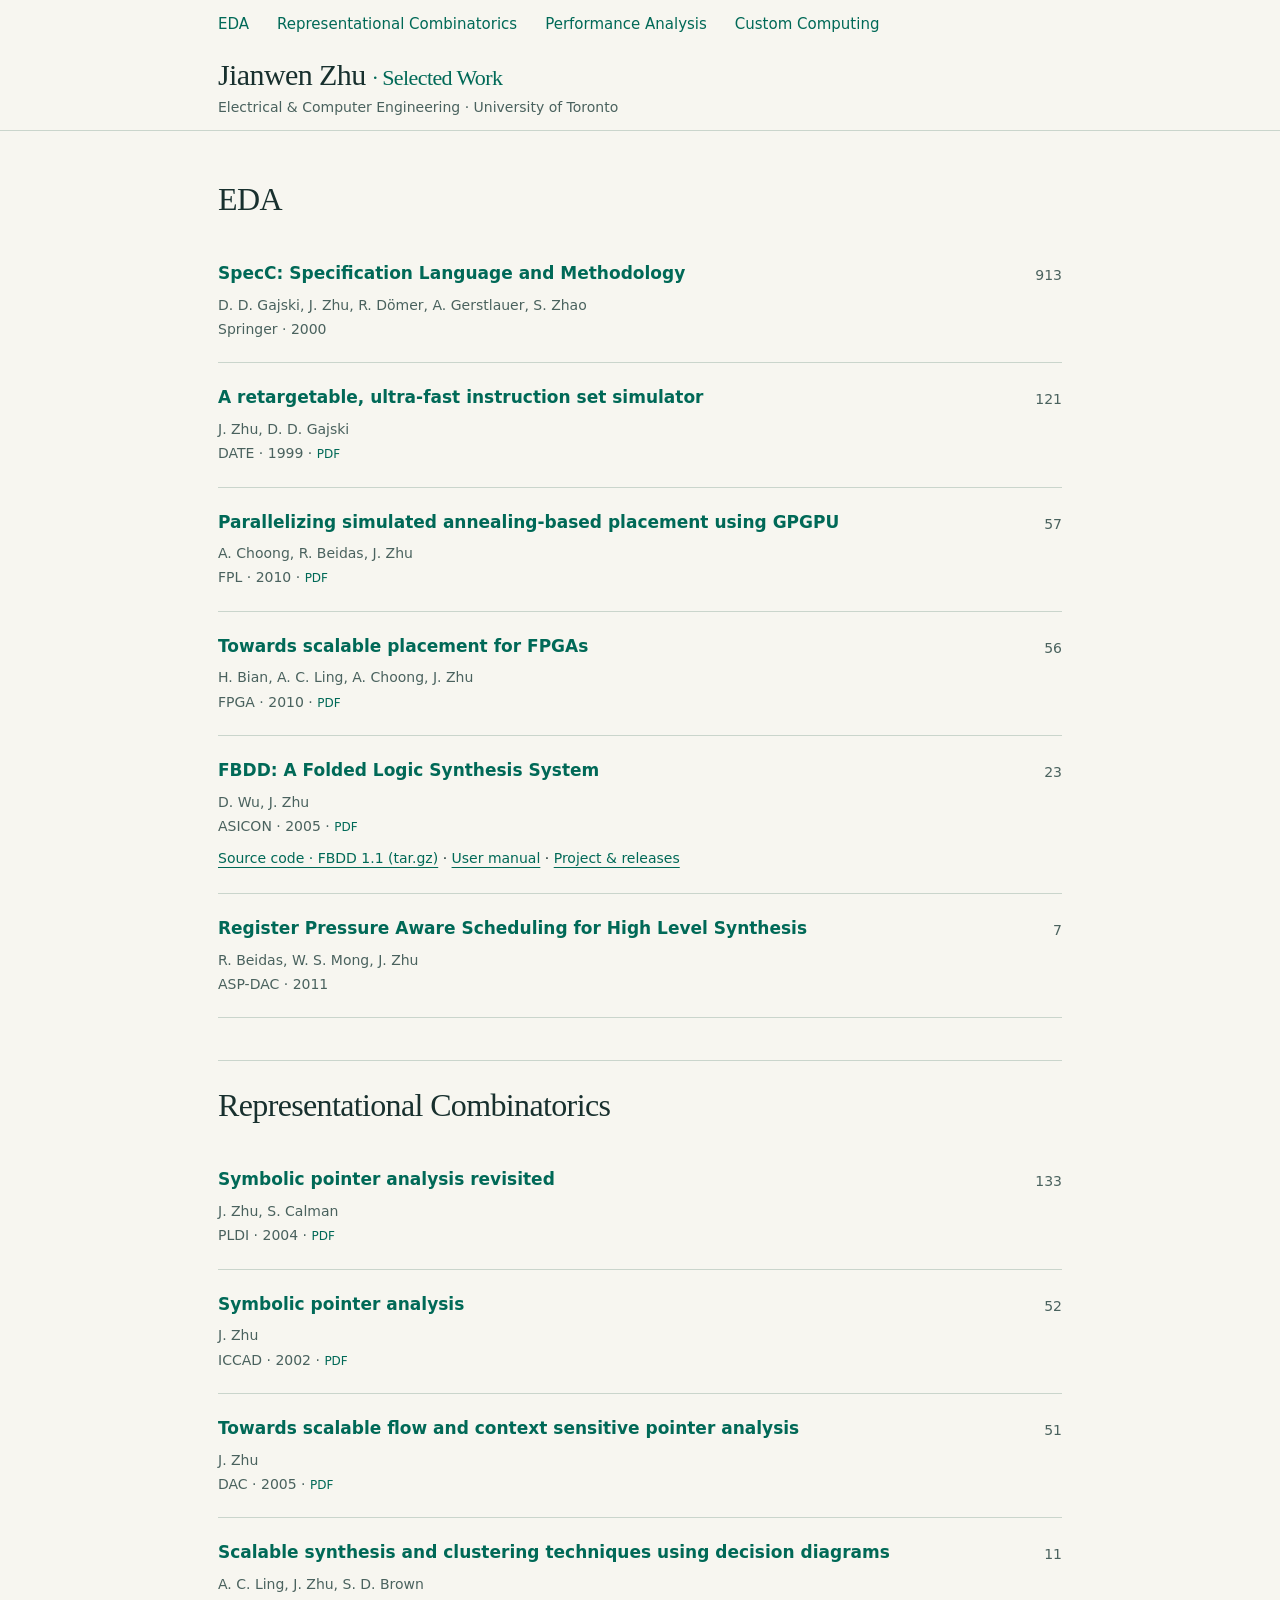
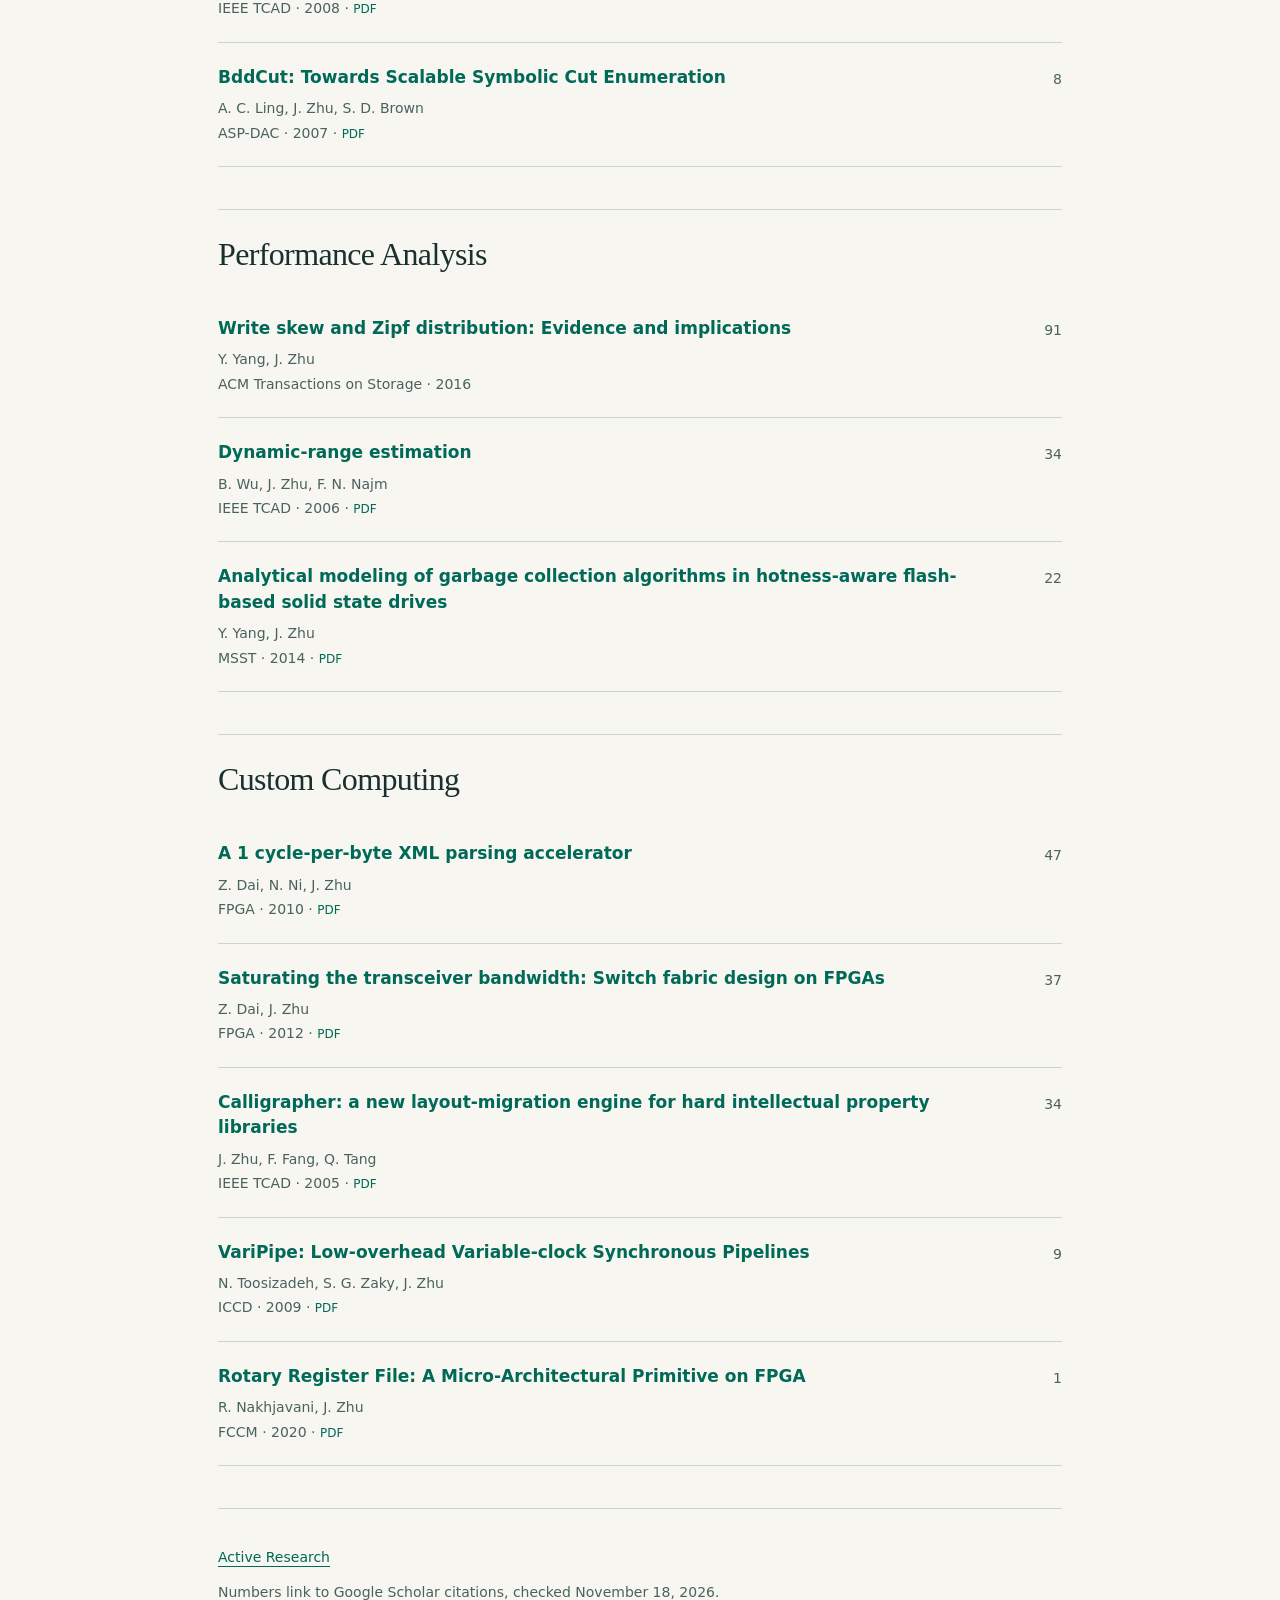
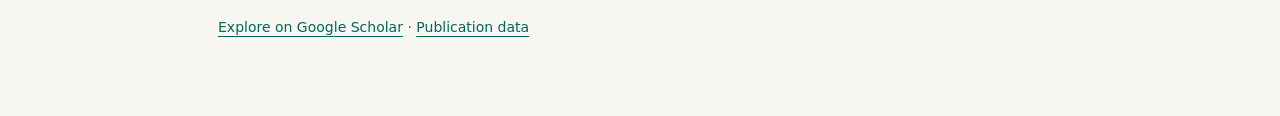
==== past-research/index.html @ cd81241b "Publish active research and selected work website" ====
<!doctype html>
<html lang="en"><head><meta charset="utf-8"><meta name="viewport" content="width=device-width, initial-scale=1"><title>Selected Work · Jianwen Zhu</title><meta name="description" content="Selected publications by Jianwen Zhu, organized by research theme."><link rel="stylesheet" href="style.css"></head>
<body id="top">
<a class="skip" href="#main">Skip to content</a>
<div class="stationary-header">
<nav aria-label="Research themes"><div><a href="#eda">EDA</a><a href="#analysis">Representational Combinatorics</a><a href="#performance">Performance Analysis</a><a href="#computing">Custom Computing</a></div></nav>
<header class="hero">
<h1>Jianwen Zhu <span>· Selected Work</span></h1>
<p class="affiliation">Electrical &amp; Computer Engineering · University of Toronto</p>
</header>
</div>
<main id="main"><section id="eda" aria-labelledby="eda-title"><h2 id="eda-title">EDA</h2><div class="papers"><article class="publication" data-citations="913" data-theme="eda"><div><h3><a href="https://link.springer.com/book/10.1007/978-1-4615-4515-6">SpecC: Specification Language and Methodology</a></h3><p class="authors">D. D. Gajski, J. Zhu, R. Dömer, A. Gerstlauer, S. Zhao</p><p class="venue">Springer · 2000</p></div><a class="citations" href="https://scholar.google.com/scholar?cites=7347113783153034184&amp;hl=en" aria-label="913 Google Scholar citations for SpecC: Specification Language and Methodology">913</a></article><article class="publication" data-citations="121" data-theme="eda"><div><h3><a href="https://www.eecg.toronto.edu/~jzhu/publications/sim.pdf">A retargetable, ultra-fast instruction set simulator</a></h3><p class="authors">J. Zhu, D. D. Gajski</p><p class="venue">DATE · 1999 · <a class="pdf-link" href="https://www.eecg.toronto.edu/~jzhu/publications/sim.pdf" aria-label="PDF of A retargetable, ultra-fast instruction set simulator">PDF</a></p></div><a class="citations" href="https://scholar.google.com/scholar?cites=11834267141924297164&amp;hl=en" aria-label="121 Google Scholar citations for A retargetable, ultra-fast instruction set simulator">121</a></article><article class="publication" data-citations="57" data-theme="eda"><div><h3><a href="https://twiki.di.uniroma1.it/pub/CI/WebHome/ParSA-GPGPU.pdf">Parallelizing simulated annealing-based placement using GPGPU</a></h3><p class="authors">A. Choong, R. Beidas, J. Zhu</p><p class="venue">FPL · 2010 · <a class="pdf-link" href="https://twiki.di.uniroma1.it/pub/CI/WebHome/ParSA-GPGPU.pdf" aria-label="PDF of Parallelizing simulated annealing-based placement using GPGPU">PDF</a></p></div><a class="citations" href="https://scholar.google.com/scholar?cites=9801731140054644252&amp;hl=en" aria-label="57 Google Scholar citations for Parallelizing simulated annealing-based placement using GPGPU">57</a></article><article class="publication" data-citations="56" data-theme="eda"><div><h3><a href="https://janders.eecg.utoronto.ca/1387/readings/hannah.pdf">Towards scalable placement for FPGAs</a></h3><p class="authors">H. Bian, A. C. Ling, A. Choong, J. Zhu</p><p class="venue">FPGA · 2010 · <a class="pdf-link" href="https://janders.eecg.utoronto.ca/1387/readings/hannah.pdf" aria-label="PDF of Towards scalable placement for FPGAs">PDF</a></p></div><a class="citations" href="https://scholar.google.com/scholar?cites=14116613955549681864&amp;hl=en" aria-label="56 Google Scholar citations for Towards scalable placement for FPGAs">56</a></article><article class="publication" data-citations="23" data-theme="eda"><div><h3><a href="https://www.eecg.toronto.edu/~jzhu/publications/fbdd_conf.pdf">FBDD: A Folded Logic Synthesis System</a></h3><p class="authors">D. Wu, J. Zhu</p><p class="venue">ASICON · 2005 · <a class="pdf-link" href="https://www.eecg.toronto.edu/~jzhu/publications/fbdd_conf.pdf" aria-label="PDF of FBDD: A Folded Logic Synthesis System">PDF</a></p><p class="artifacts"><a href="https://www.eecg.toronto.edu/~jzhu/releases/fbdd/fbdd-1.1.tar.gz">Source code · FBDD 1.1 (tar.gz)</a> · <a href="https://www.eecg.toronto.edu/~jzhu/fbdduser11_web/index.html">User manual</a> · <a href="https://www.eecg.toronto.edu/~jzhu/fbdd_web/index.html">Project &amp; releases</a></p></div><a class="citations" href="https://scholar.google.com/scholar?cites=4657747767116300426&amp;hl=en" aria-label="23 Google Scholar citations for FBDD: A Folded Logic Synthesis System">23</a></article><article class="publication" data-citations="7" data-theme="eda"><div><h3><a href="https://doi.org/10.1109/ASPDAC.2011.5722234">Register Pressure Aware Scheduling for High Level Synthesis</a></h3><p class="authors">R. Beidas, W. S. Mong, J. Zhu</p><p class="venue">ASP-DAC · 2011</p></div><a class="citations" href="https://scholar.google.com/scholar?cites=11014955788268353968&amp;hl=en" aria-label="7 Google Scholar citations for Register Pressure Aware Scheduling for High Level Synthesis">7</a></article></div></section><section id="analysis" aria-labelledby="analysis-title"><h2 id="analysis-title">Representational Combinatorics</h2><div class="papers"><article class="publication" data-citations="133" data-theme="analysis"><div><h3><a href="https://www.eecg.toronto.edu/~jzhu/publications/pldi04_conf.pdf">Symbolic pointer analysis revisited</a></h3><p class="authors">J. Zhu, S. Calman</p><p class="venue">PLDI · 2004 · <a class="pdf-link" href="https://www.eecg.toronto.edu/~jzhu/publications/pldi04_conf.pdf" aria-label="PDF of Symbolic pointer analysis revisited">PDF</a></p></div><a class="citations" href="https://scholar.google.com/scholar?cites=3038074044464982255&amp;hl=en" aria-label="133 Google Scholar citations for Symbolic pointer analysis revisited">133</a></article><article class="publication" data-citations="52" data-theme="analysis"><div><h3><a href="https://www.eecg.toronto.edu/~jzhu/publications/symbolic_conf.pdf">Symbolic pointer analysis</a></h3><p class="authors">J. Zhu</p><p class="venue">ICCAD · 2002 · <a class="pdf-link" href="https://www.eecg.toronto.edu/~jzhu/publications/symbolic_conf.pdf" aria-label="PDF of Symbolic pointer analysis">PDF</a></p></div><a class="citations" href="https://scholar.google.com/scholar?cites=11839314557138386412&amp;hl=en" aria-label="52 Google Scholar citations for Symbolic pointer analysis">52</a></article><article class="publication" data-citations="51" data-theme="analysis"><div><h3><a href="https://www.eecg.toronto.edu/~jzhu/publications/qpa_conf.pdf">Towards scalable flow and context sensitive pointer analysis</a></h3><p class="authors">J. Zhu</p><p class="venue">DAC · 2005 · <a class="pdf-link" href="https://www.eecg.toronto.edu/~jzhu/publications/qpa_conf.pdf" aria-label="PDF of Towards scalable flow and context sensitive pointer analysis">PDF</a></p></div><a class="citations" href="https://scholar.google.com/scholar?cites=16510936669755901279&amp;hl=en" aria-label="51 Google Scholar citations for Towards scalable flow and context sensitive pointer analysis">51</a></article><article class="publication" data-citations="11" data-theme="analysis"><div><h3><a href="https://www.eecg.toronto.edu/~jzhu/publications/TCADBddMap.pdf">Scalable synthesis and clustering techniques using decision diagrams</a></h3><p class="authors">A. C. Ling, J. Zhu, S. D. Brown</p><p class="venue">IEEE TCAD · 2008 · <a class="pdf-link" href="https://www.eecg.toronto.edu/~jzhu/publications/TCADBddMap.pdf" aria-label="PDF of Scalable synthesis and clustering techniques using decision diagrams">PDF</a></p></div><a class="citations" href="https://scholar.google.com/scholar?cites=15438957944472748250&amp;hl=en" aria-label="11 Google Scholar citations for Scalable synthesis and clustering techniques using decision diagrams">11</a></article><article class="publication" data-citations="8" data-theme="analysis"><div><h3><a href="https://www.eecg.toronto.edu/~brown/papers/aspdac07-ling.pdf">BddCut: Towards Scalable Symbolic Cut Enumeration</a></h3><p class="authors">A. C. Ling, J. Zhu, S. D. Brown</p><p class="venue">ASP-DAC · 2007 · <a class="pdf-link" href="https://www.eecg.toronto.edu/~brown/papers/aspdac07-ling.pdf" aria-label="PDF of BddCut: Towards Scalable Symbolic Cut Enumeration">PDF</a></p></div><a class="citations" href="https://scholar.google.com/scholar?cites=17809966162877568785&amp;hl=en" aria-label="8 Google Scholar citations for BddCut: Towards Scalable Symbolic Cut Enumeration">8</a></article></div></section><section id="performance" aria-labelledby="performance-title"><h2 id="performance-title">Performance Analysis</h2><div class="papers"><article class="publication" data-citations="91" data-theme="performance"><div><h3><a href="https://dl.acm.org/doi/10.1145/2908557">Write skew and Zipf distribution: Evidence and implications</a></h3><p class="authors">Y. Yang, J. Zhu</p><p class="venue">ACM Transactions on Storage · 2016</p></div><a class="citations" href="https://scholar.google.com/scholar?cites=8181398469109264230&amp;hl=en" aria-label="91 Google Scholar citations for Write skew and Zipf distribution: Evidence and implications">91</a></article><article class="publication" data-citations="34" data-theme="performance"><div><h3><a href="https://www.eecg.utoronto.ca/~najm/papers/tcad06-bin.pdf">Dynamic-range estimation</a></h3><p class="authors">B. Wu, J. Zhu, F. N. Najm</p><p class="venue">IEEE TCAD · 2006 · <a class="pdf-link" href="https://www.eecg.utoronto.ca/~najm/papers/tcad06-bin.pdf" aria-label="PDF of Dynamic-range estimation">PDF</a></p></div><a class="citations" href="https://scholar.google.com/scholar?cites=9530526835281575497&amp;hl=en" aria-label="34 Google Scholar citations for Dynamic-range estimation">34</a></article><article class="publication" data-citations="22" data-theme="performance"><div><h3><a href="https://www.eecg.toronto.edu/~jzhu/publications/yang-msst14.pdf">Analytical modeling of garbage collection algorithms in hotness-aware flash-based solid state drives</a></h3><p class="authors">Y. Yang, J. Zhu</p><p class="venue">MSST · 2014 · <a class="pdf-link" href="https://www.eecg.toronto.edu/~jzhu/publications/yang-msst14.pdf" aria-label="PDF of Analytical modeling of garbage collection algorithms in hotness-aware flash-based solid state drives">PDF</a></p></div><a class="citations" href="https://scholar.google.com/scholar?cites=9765305464634945785&amp;hl=en" aria-label="22 Google Scholar citations for Analytical modeling of garbage collection algorithms in hotness-aware flash-based solid state drives">22</a></article></div></section><section id="computing" aria-labelledby="computing-title"><h2 id="computing-title">Custom Computing</h2><div class="papers"><article class="publication" data-citations="47" data-theme="computing"><div><h3><a href="https://www.eecg.toronto.edu/~jzhu/publications/dai-fpga_2010.pdf">A 1 cycle-per-byte XML parsing accelerator</a></h3><p class="authors">Z. Dai, N. Ni, J. Zhu</p><p class="venue">FPGA · 2010 · <a class="pdf-link" href="https://www.eecg.toronto.edu/~jzhu/publications/dai-fpga_2010.pdf" aria-label="PDF of A 1 cycle-per-byte XML parsing accelerator">PDF</a></p></div><a class="citations" href="https://scholar.google.com/scholar?cites=12838141603805746940&amp;hl=en" aria-label="47 Google Scholar citations for A 1 cycle-per-byte XML parsing accelerator">47</a></article><article class="publication" data-citations="37" data-theme="computing"><div><h3><a href="https://www.eecg.toronto.edu/~jzhu/publications/dai-fpga_2012.pdf">Saturating the transceiver bandwidth: Switch fabric design on FPGAs</a></h3><p class="authors">Z. Dai, J. Zhu</p><p class="venue">FPGA · 2012 · <a class="pdf-link" href="https://www.eecg.toronto.edu/~jzhu/publications/dai-fpga_2012.pdf" aria-label="PDF of Saturating the transceiver bandwidth: Switch fabric design on FPGAs">PDF</a></p></div><a class="citations" href="https://scholar.google.com/scholar?cites=13930008558713752503&amp;hl=en" aria-label="37 Google Scholar citations for Saturating the transceiver bandwidth: Switch fabric design on FPGAs">37</a></article><article class="publication" data-citations="34" data-theme="computing"><div><h3><a href="https://www.eecg.toronto.edu/~jzhu/publications/calligrapher_jour.pdf">Calligrapher: a new layout-migration engine for hard intellectual property libraries</a></h3><p class="authors">J. Zhu, F. Fang, Q. Tang</p><p class="venue">IEEE TCAD · 2005 · <a class="pdf-link" href="https://www.eecg.toronto.edu/~jzhu/publications/calligrapher_jour.pdf" aria-label="PDF of Calligrapher: a new layout-migration engine for hard intellectual property libraries">PDF</a></p></div><a class="citations" href="https://scholar.google.com/scholar?cites=6390204753888710124&amp;hl=en" aria-label="34 Google Scholar citations for Calligrapher: a new layout-migration engine for hard intellectual property libraries">34</a></article><article class="publication" data-citations="9" data-theme="computing"><div><h3><a href="https://www.eecg.toronto.edu/~jzhu/publications/navid-veripipe-iccd09.pdf">VariPipe: Low-overhead Variable-clock Synchronous Pipelines</a></h3><p class="authors">N. Toosizadeh, S. G. Zaky, J. Zhu</p><p class="venue">ICCD · 2009 · <a class="pdf-link" href="https://www.eecg.toronto.edu/~jzhu/publications/navid-veripipe-iccd09.pdf" aria-label="PDF of VariPipe: Low-overhead Variable-clock Synchronous Pipelines">PDF</a></p></div><a class="citations" href="https://scholar.google.com/scholar?cites=8143881292227795055&amp;hl=en" aria-label="9 Google Scholar citations for VariPipe: Low-overhead Variable-clock Synchronous Pipelines">9</a></article><article class="publication" data-citations="1" data-theme="computing"><div><h3><a href="https://www.fccm.org/past/2020/proceedings/2020/pdfs/FCCM2020-65FOvhMqzyMYm99lfeVKyl/580300a228/580300a228.pdf">Rotary Register File: A Micro-Architectural Primitive on FPGA</a></h3><p class="authors">R. Nakhjavani, J. Zhu</p><p class="venue">FCCM · 2020 · <a class="pdf-link" href="https://www.fccm.org/past/2020/proceedings/2020/pdfs/FCCM2020-65FOvhMqzyMYm99lfeVKyl/580300a228/580300a228.pdf" aria-label="PDF of Rotary Register File: A Micro-Architectural Primitive on FPGA">PDF</a></p></div><a class="citations" href="https://scholar.google.com/scholar?cites=17446113304760413588&amp;hl=en" aria-label="1 Google Scholar citations for Rotary Register File: A Micro-Architectural Primitive on FPGA">1</a></article></div></section>
<footer><p><a href="../research-page/index.html">Active Research</a></p><p>Numbers link to Google Scholar citations, checked November 18, 2026.</p><p><a href="https://scholar.google.com/scholar?hl=en&amp;q=author%3A%22Jianwen+Zhu%22+Toronto">Explore on Google Scholar</a> · <a href="publications.json">Publication data</a></p></footer></main>
<script>
const header = document.querySelector('.stationary-header');
new ResizeObserver(() => {
  document.documentElement.style.setProperty('--header-height', `${header.offsetHeight}px`);
}).observe(header);
</script>
</body></html>
---- past-research/style.css ----
@import url("../research-page/style.css");

footer{margin-top:42px;padding-top:24px;border-top:1px solid var(--line);font-size:14px;line-height:1.5;color:#4a625e}

.publication{display:grid;grid-template-columns:minmax(0,1fr) 38px;gap:20px;border-bottom:1px solid var(--line);padding:22px 0}
.publication h3{font-size:17px;line-height:1.5;font-weight:600;margin:0 0 7px}
.publication h3 a{text-decoration:none}
.publication h3 a:hover{text-decoration:underline}
.publication .authors,.publication .venue{font-size:14px;line-height:1.6;margin:0;color:#4a625e}
.publication .venue{margin-top:2px}
.citations{text-align:right;align-self:start;margin-top:4px;text-decoration:none;font-size:14px;line-height:1.5;font-variant-numeric:tabular-nums;color:#4a625e}
.citations:hover{text-decoration:underline}
.pdf-link{font-size:12px;text-decoration:none}
.pdf-link:hover{text-decoration:underline}
.publication .artifacts{font-size:14px;line-height:1.7;margin:10px 0 0}
@media(max-width:620px){.publication{grid-template-columns:minmax(0,1fr) 28px;gap:16px}.publication h3{font-size:16px}}
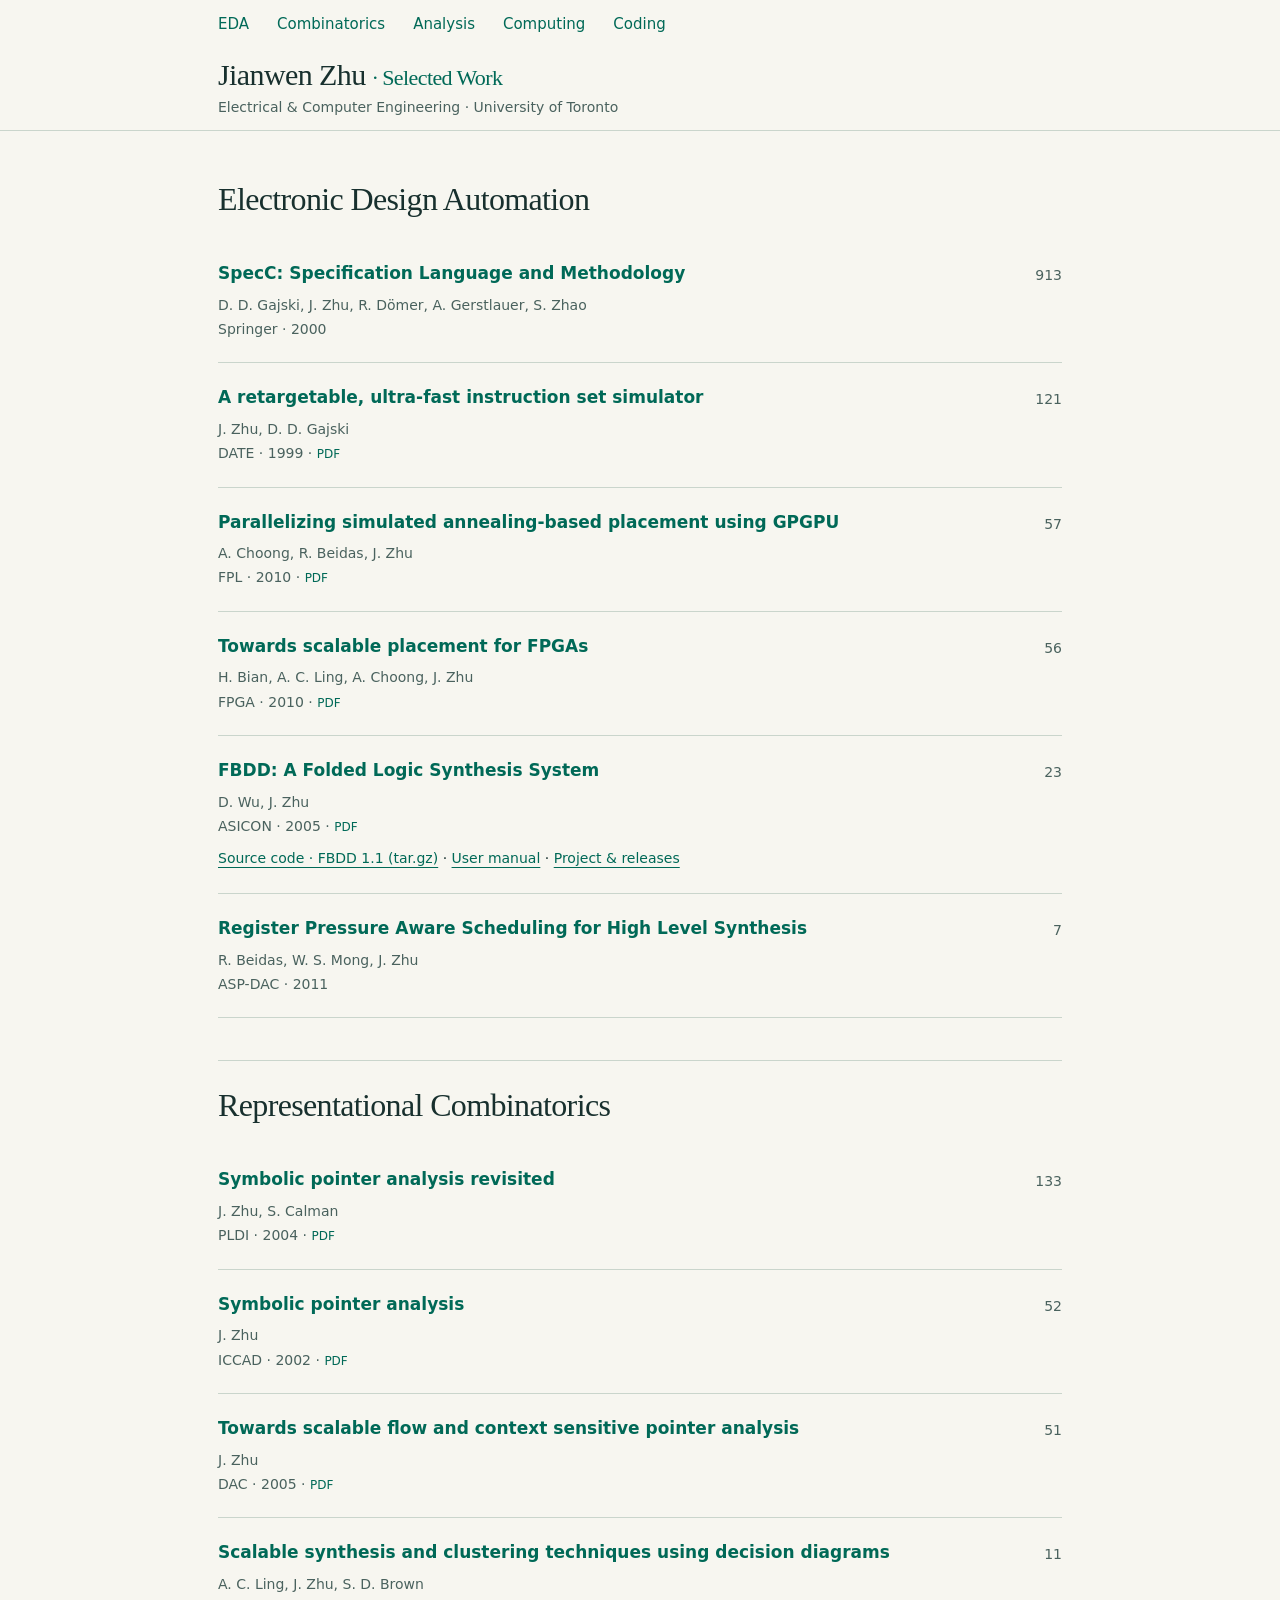
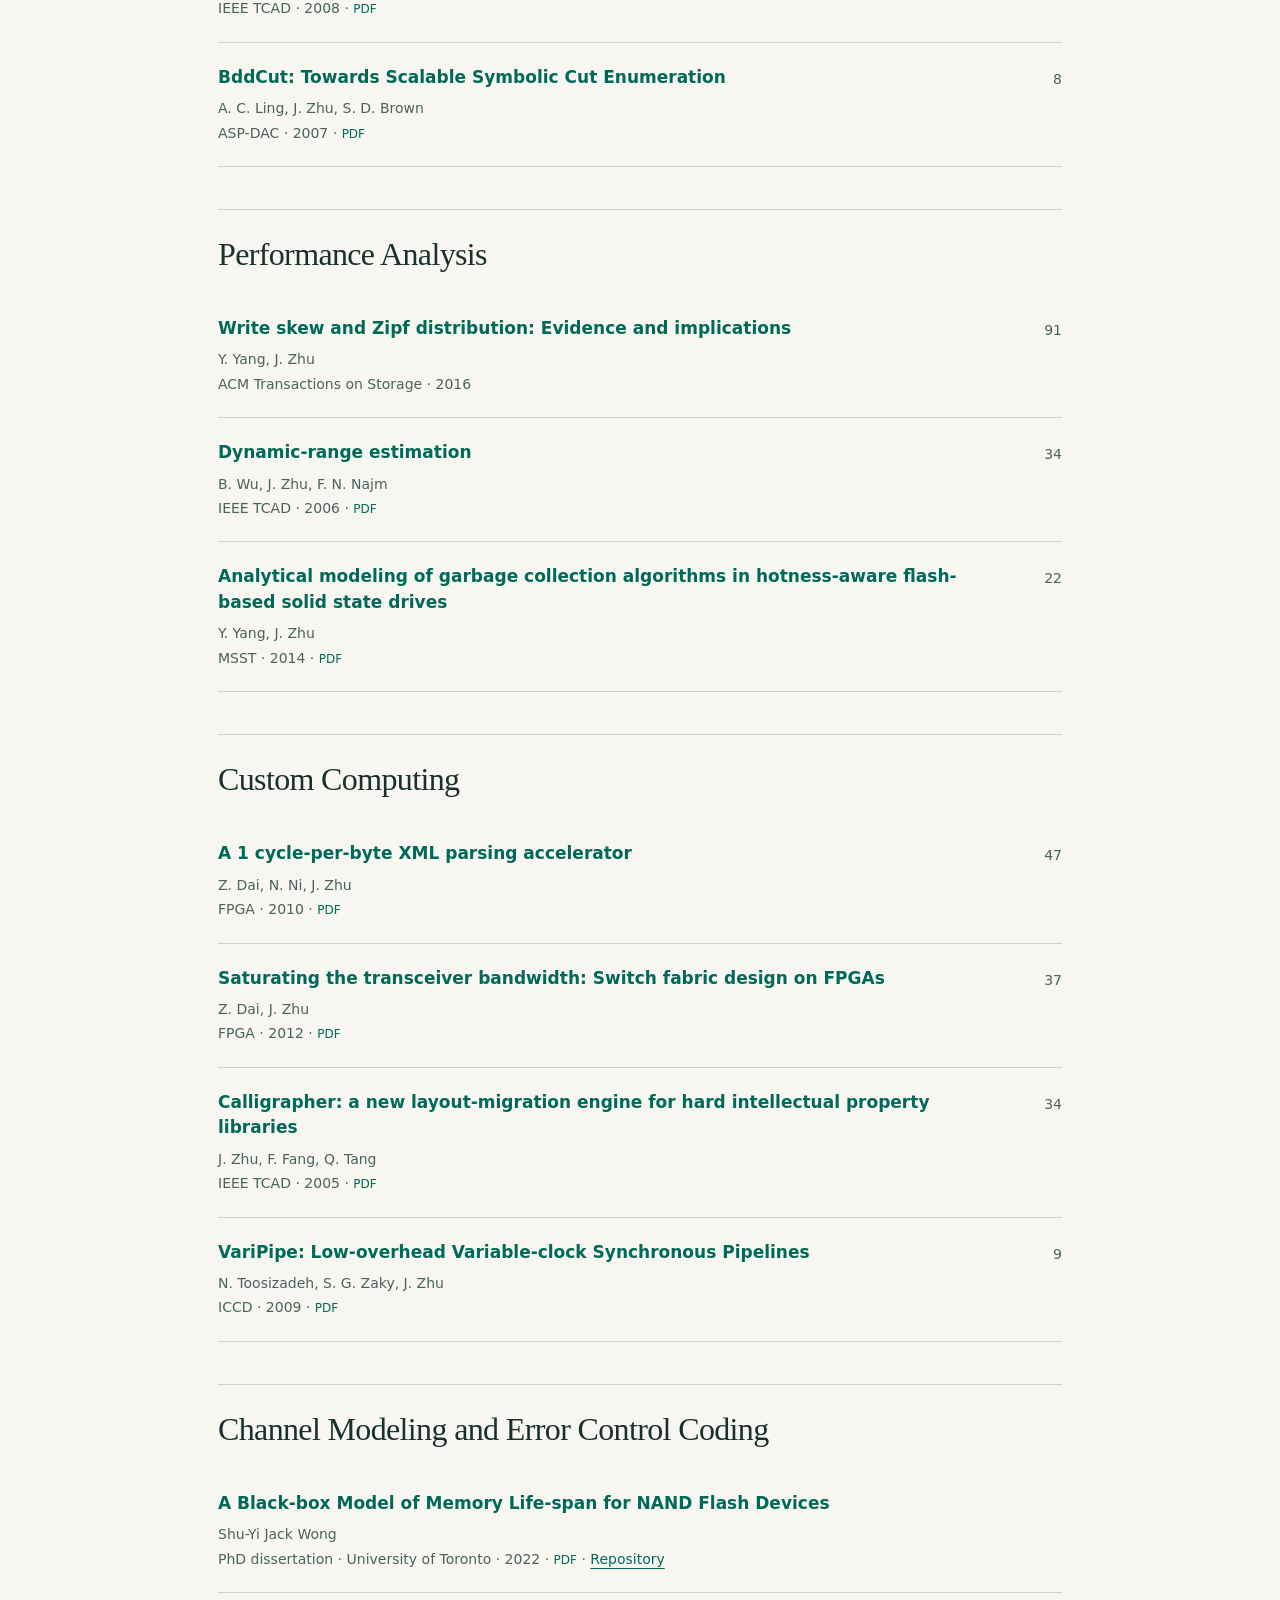
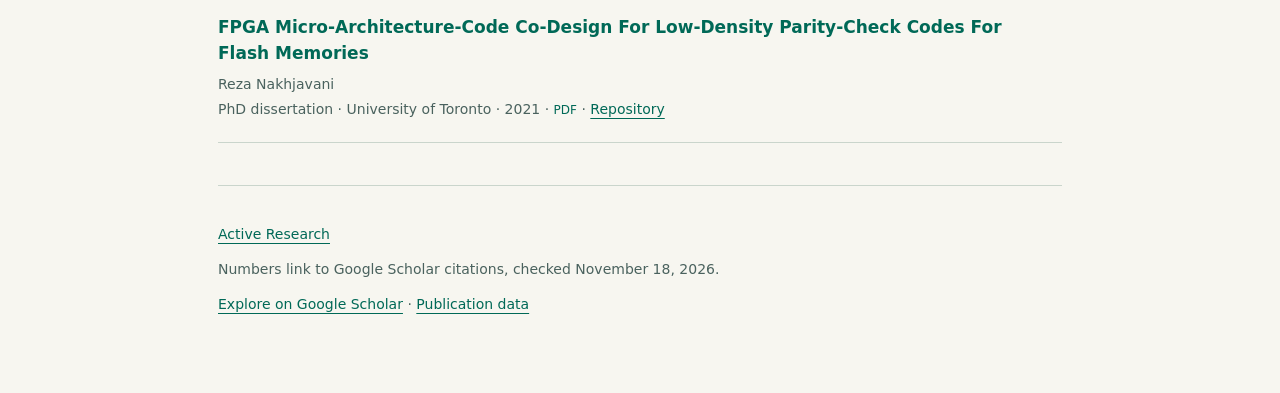
==== commit 75ff0a4d: "Update Selected Work themes and dissertations" ====
--- a/past-research/index.html
+++ b/past-research/index.html
@@ -1,15 +1,15 @@
 <!doctype html>
-<html lang="en"><head><meta charset="utf-8"><meta name="viewport" content="width=device-width, initial-scale=1"><title>Selected Work · Jianwen Zhu</title><meta name="description" content="Selected publications by Jianwen Zhu, organized by research theme."><link rel="stylesheet" href="style.css"></head>
+<html lang="en"><head><meta charset="utf-8"><meta name="viewport" content="width=device-width, initial-scale=1"><title>Selected Work · Jianwen Zhu</title><meta name="description" content="Selected research and supervision work by Jianwen Zhu, organized by theme."><link rel="stylesheet" href="style.css"></head>
 <body id="top">
 <a class="skip" href="#main">Skip to content</a>
 <div class="stationary-header">
-<nav aria-label="Research themes"><div><a href="#eda">EDA</a><a href="#analysis">Representational Combinatorics</a><a href="#performance">Performance Analysis</a><a href="#computing">Custom Computing</a></div></nav>
+<nav aria-label="Research themes"><div><a href="#eda">EDA</a><a href="#analysis">Combinatorics</a><a href="#performance">Analysis</a><a href="#computing">Computing</a><a href="#coding">Coding</a></div></nav>
 <header class="hero">
 <h1>Jianwen Zhu <span>· Selected Work</span></h1>
 <p class="affiliation">Electrical &amp; Computer Engineering · University of Toronto</p>
 </header>
 </div>
-<main id="main"><section id="eda" aria-labelledby="eda-title"><h2 id="eda-title">EDA</h2><div class="papers"><article class="publication" data-citations="913" data-theme="eda"><div><h3><a href="https://link.springer.com/book/10.1007/978-1-4615-4515-6">SpecC: Specification Language and Methodology</a></h3><p class="authors">D. D. Gajski, J. Zhu, R. Dömer, A. Gerstlauer, S. Zhao</p><p class="venue">Springer · 2000</p></div><a class="citations" href="https://scholar.google.com/scholar?cites=7347113783153034184&amp;hl=en" aria-label="913 Google Scholar citations for SpecC: Specification Language and Methodology">913</a></article><article class="publication" data-citations="121" data-theme="eda"><div><h3><a href="https://www.eecg.toronto.edu/~jzhu/publications/sim.pdf">A retargetable, ultra-fast instruction set simulator</a></h3><p class="authors">J. Zhu, D. D. Gajski</p><p class="venue">DATE · 1999 · <a class="pdf-link" href="https://www.eecg.toronto.edu/~jzhu/publications/sim.pdf" aria-label="PDF of A retargetable, ultra-fast instruction set simulator">PDF</a></p></div><a class="citations" href="https://scholar.google.com/scholar?cites=11834267141924297164&amp;hl=en" aria-label="121 Google Scholar citations for A retargetable, ultra-fast instruction set simulator">121</a></article><article class="publication" data-citations="57" data-theme="eda"><div><h3><a href="https://twiki.di.uniroma1.it/pub/CI/WebHome/ParSA-GPGPU.pdf">Parallelizing simulated annealing-based placement using GPGPU</a></h3><p class="authors">A. Choong, R. Beidas, J. Zhu</p><p class="venue">FPL · 2010 · <a class="pdf-link" href="https://twiki.di.uniroma1.it/pub/CI/WebHome/ParSA-GPGPU.pdf" aria-label="PDF of Parallelizing simulated annealing-based placement using GPGPU">PDF</a></p></div><a class="citations" href="https://scholar.google.com/scholar?cites=9801731140054644252&amp;hl=en" aria-label="57 Google Scholar citations for Parallelizing simulated annealing-based placement using GPGPU">57</a></article><article class="publication" data-citations="56" data-theme="eda"><div><h3><a href="https://janders.eecg.utoronto.ca/1387/readings/hannah.pdf">Towards scalable placement for FPGAs</a></h3><p class="authors">H. Bian, A. C. Ling, A. Choong, J. Zhu</p><p class="venue">FPGA · 2010 · <a class="pdf-link" href="https://janders.eecg.utoronto.ca/1387/readings/hannah.pdf" aria-label="PDF of Towards scalable placement for FPGAs">PDF</a></p></div><a class="citations" href="https://scholar.google.com/scholar?cites=14116613955549681864&amp;hl=en" aria-label="56 Google Scholar citations for Towards scalable placement for FPGAs">56</a></article><article class="publication" data-citations="23" data-theme="eda"><div><h3><a href="https://www.eecg.toronto.edu/~jzhu/publications/fbdd_conf.pdf">FBDD: A Folded Logic Synthesis System</a></h3><p class="authors">D. Wu, J. Zhu</p><p class="venue">ASICON · 2005 · <a class="pdf-link" href="https://www.eecg.toronto.edu/~jzhu/publications/fbdd_conf.pdf" aria-label="PDF of FBDD: A Folded Logic Synthesis System">PDF</a></p><p class="artifacts"><a href="https://www.eecg.toronto.edu/~jzhu/releases/fbdd/fbdd-1.1.tar.gz">Source code · FBDD 1.1 (tar.gz)</a> · <a href="https://www.eecg.toronto.edu/~jzhu/fbdduser11_web/index.html">User manual</a> · <a href="https://www.eecg.toronto.edu/~jzhu/fbdd_web/index.html">Project &amp; releases</a></p></div><a class="citations" href="https://scholar.google.com/scholar?cites=4657747767116300426&amp;hl=en" aria-label="23 Google Scholar citations for FBDD: A Folded Logic Synthesis System">23</a></article><article class="publication" data-citations="7" data-theme="eda"><div><h3><a href="https://doi.org/10.1109/ASPDAC.2011.5722234">Register Pressure Aware Scheduling for High Level Synthesis</a></h3><p class="authors">R. Beidas, W. S. Mong, J. Zhu</p><p class="venue">ASP-DAC · 2011</p></div><a class="citations" href="https://scholar.google.com/scholar?cites=11014955788268353968&amp;hl=en" aria-label="7 Google Scholar citations for Register Pressure Aware Scheduling for High Level Synthesis">7</a></article></div></section><section id="analysis" aria-labelledby="analysis-title"><h2 id="analysis-title">Representational Combinatorics</h2><div class="papers"><article class="publication" data-citations="133" data-theme="analysis"><div><h3><a href="https://www.eecg.toronto.edu/~jzhu/publications/pldi04_conf.pdf">Symbolic pointer analysis revisited</a></h3><p class="authors">J. Zhu, S. Calman</p><p class="venue">PLDI · 2004 · <a class="pdf-link" href="https://www.eecg.toronto.edu/~jzhu/publications/pldi04_conf.pdf" aria-label="PDF of Symbolic pointer analysis revisited">PDF</a></p></div><a class="citations" href="https://scholar.google.com/scholar?cites=3038074044464982255&amp;hl=en" aria-label="133 Google Scholar citations for Symbolic pointer analysis revisited">133</a></article><article class="publication" data-citations="52" data-theme="analysis"><div><h3><a href="https://www.eecg.toronto.edu/~jzhu/publications/symbolic_conf.pdf">Symbolic pointer analysis</a></h3><p class="authors">J. Zhu</p><p class="venue">ICCAD · 2002 · <a class="pdf-link" href="https://www.eecg.toronto.edu/~jzhu/publications/symbolic_conf.pdf" aria-label="PDF of Symbolic pointer analysis">PDF</a></p></div><a class="citations" href="https://scholar.google.com/scholar?cites=11839314557138386412&amp;hl=en" aria-label="52 Google Scholar citations for Symbolic pointer analysis">52</a></article><article class="publication" data-citations="51" data-theme="analysis"><div><h3><a href="https://www.eecg.toronto.edu/~jzhu/publications/qpa_conf.pdf">Towards scalable flow and context sensitive pointer analysis</a></h3><p class="authors">J. Zhu</p><p class="venue">DAC · 2005 · <a class="pdf-link" href="https://www.eecg.toronto.edu/~jzhu/publications/qpa_conf.pdf" aria-label="PDF of Towards scalable flow and context sensitive pointer analysis">PDF</a></p></div><a class="citations" href="https://scholar.google.com/scholar?cites=16510936669755901279&amp;hl=en" aria-label="51 Google Scholar citations for Towards scalable flow and context sensitive pointer analysis">51</a></article><article class="publication" data-citations="11" data-theme="analysis"><div><h3><a href="https://www.eecg.toronto.edu/~jzhu/publications/TCADBddMap.pdf">Scalable synthesis and clustering techniques using decision diagrams</a></h3><p class="authors">A. C. Ling, J. Zhu, S. D. Brown</p><p class="venue">IEEE TCAD · 2008 · <a class="pdf-link" href="https://www.eecg.toronto.edu/~jzhu/publications/TCADBddMap.pdf" aria-label="PDF of Scalable synthesis and clustering techniques using decision diagrams">PDF</a></p></div><a class="citations" href="https://scholar.google.com/scholar?cites=15438957944472748250&amp;hl=en" aria-label="11 Google Scholar citations for Scalable synthesis and clustering techniques using decision diagrams">11</a></article><article class="publication" data-citations="8" data-theme="analysis"><div><h3><a href="https://www.eecg.toronto.edu/~brown/papers/aspdac07-ling.pdf">BddCut: Towards Scalable Symbolic Cut Enumeration</a></h3><p class="authors">A. C. Ling, J. Zhu, S. D. Brown</p><p class="venue">ASP-DAC · 2007 · <a class="pdf-link" href="https://www.eecg.toronto.edu/~brown/papers/aspdac07-ling.pdf" aria-label="PDF of BddCut: Towards Scalable Symbolic Cut Enumeration">PDF</a></p></div><a class="citations" href="https://scholar.google.com/scholar?cites=17809966162877568785&amp;hl=en" aria-label="8 Google Scholar citations for BddCut: Towards Scalable Symbolic Cut Enumeration">8</a></article></div></section><section id="performance" aria-labelledby="performance-title"><h2 id="performance-title">Performance Analysis</h2><div class="papers"><article class="publication" data-citations="91" data-theme="performance"><div><h3><a href="https://dl.acm.org/doi/10.1145/2908557">Write skew and Zipf distribution: Evidence and implications</a></h3><p class="authors">Y. Yang, J. Zhu</p><p class="venue">ACM Transactions on Storage · 2016</p></div><a class="citations" href="https://scholar.google.com/scholar?cites=8181398469109264230&amp;hl=en" aria-label="91 Google Scholar citations for Write skew and Zipf distribution: Evidence and implications">91</a></article><article class="publication" data-citations="34" data-theme="performance"><div><h3><a href="https://www.eecg.utoronto.ca/~najm/papers/tcad06-bin.pdf">Dynamic-range estimation</a></h3><p class="authors">B. Wu, J. Zhu, F. N. Najm</p><p class="venue">IEEE TCAD · 2006 · <a class="pdf-link" href="https://www.eecg.utoronto.ca/~najm/papers/tcad06-bin.pdf" aria-label="PDF of Dynamic-range estimation">PDF</a></p></div><a class="citations" href="https://scholar.google.com/scholar?cites=9530526835281575497&amp;hl=en" aria-label="34 Google Scholar citations for Dynamic-range estimation">34</a></article><article class="publication" data-citations="22" data-theme="performance"><div><h3><a href="https://www.eecg.toronto.edu/~jzhu/publications/yang-msst14.pdf">Analytical modeling of garbage collection algorithms in hotness-aware flash-based solid state drives</a></h3><p class="authors">Y. Yang, J. Zhu</p><p class="venue">MSST · 2014 · <a class="pdf-link" href="https://www.eecg.toronto.edu/~jzhu/publications/yang-msst14.pdf" aria-label="PDF of Analytical modeling of garbage collection algorithms in hotness-aware flash-based solid state drives">PDF</a></p></div><a class="citations" href="https://scholar.google.com/scholar?cites=9765305464634945785&amp;hl=en" aria-label="22 Google Scholar citations for Analytical modeling of garbage collection algorithms in hotness-aware flash-based solid state drives">22</a></article></div></section><section id="computing" aria-labelledby="computing-title"><h2 id="computing-title">Custom Computing</h2><div class="papers"><article class="publication" data-citations="47" data-theme="computing"><div><h3><a href="https://www.eecg.toronto.edu/~jzhu/publications/dai-fpga_2010.pdf">A 1 cycle-per-byte XML parsing accelerator</a></h3><p class="authors">Z. Dai, N. Ni, J. Zhu</p><p class="venue">FPGA · 2010 · <a class="pdf-link" href="https://www.eecg.toronto.edu/~jzhu/publications/dai-fpga_2010.pdf" aria-label="PDF of A 1 cycle-per-byte XML parsing accelerator">PDF</a></p></div><a class="citations" href="https://scholar.google.com/scholar?cites=12838141603805746940&amp;hl=en" aria-label="47 Google Scholar citations for A 1 cycle-per-byte XML parsing accelerator">47</a></article><article class="publication" data-citations="37" data-theme="computing"><div><h3><a href="https://www.eecg.toronto.edu/~jzhu/publications/dai-fpga_2012.pdf">Saturating the transceiver bandwidth: Switch fabric design on FPGAs</a></h3><p class="authors">Z. Dai, J. Zhu</p><p class="venue">FPGA · 2012 · <a class="pdf-link" href="https://www.eecg.toronto.edu/~jzhu/publications/dai-fpga_2012.pdf" aria-label="PDF of Saturating the transceiver bandwidth: Switch fabric design on FPGAs">PDF</a></p></div><a class="citations" href="https://scholar.google.com/scholar?cites=13930008558713752503&amp;hl=en" aria-label="37 Google Scholar citations for Saturating the transceiver bandwidth: Switch fabric design on FPGAs">37</a></article><article class="publication" data-citations="34" data-theme="computing"><div><h3><a href="https://www.eecg.toronto.edu/~jzhu/publications/calligrapher_jour.pdf">Calligrapher: a new layout-migration engine for hard intellectual property libraries</a></h3><p class="authors">J. Zhu, F. Fang, Q. Tang</p><p class="venue">IEEE TCAD · 2005 · <a class="pdf-link" href="https://www.eecg.toronto.edu/~jzhu/publications/calligrapher_jour.pdf" aria-label="PDF of Calligrapher: a new layout-migration engine for hard intellectual property libraries">PDF</a></p></div><a class="citations" href="https://scholar.google.com/scholar?cites=6390204753888710124&amp;hl=en" aria-label="34 Google Scholar citations for Calligrapher: a new layout-migration engine for hard intellectual property libraries">34</a></article><article class="publication" data-citations="9" data-theme="computing"><div><h3><a href="https://www.eecg.toronto.edu/~jzhu/publications/navid-veripipe-iccd09.pdf">VariPipe: Low-overhead Variable-clock Synchronous Pipelines</a></h3><p class="authors">N. Toosizadeh, S. G. Zaky, J. Zhu</p><p class="venue">ICCD · 2009 · <a class="pdf-link" href="https://www.eecg.toronto.edu/~jzhu/publications/navid-veripipe-iccd09.pdf" aria-label="PDF of VariPipe: Low-overhead Variable-clock Synchronous Pipelines">PDF</a></p></div><a class="citations" href="https://scholar.google.com/scholar?cites=8143881292227795055&amp;hl=en" aria-label="9 Google Scholar citations for VariPipe: Low-overhead Variable-clock Synchronous Pipelines">9</a></article><article class="publication" data-citations="1" data-theme="computing"><div><h3><a href="https://www.fccm.org/past/2020/proceedings/2020/pdfs/FCCM2020-65FOvhMqzyMYm99lfeVKyl/580300a228/580300a228.pdf">Rotary Register File: A Micro-Architectural Primitive on FPGA</a></h3><p class="authors">R. Nakhjavani, J. Zhu</p><p class="venue">FCCM · 2020 · <a class="pdf-link" href="https://www.fccm.org/past/2020/proceedings/2020/pdfs/FCCM2020-65FOvhMqzyMYm99lfeVKyl/580300a228/580300a228.pdf" aria-label="PDF of Rotary Register File: A Micro-Architectural Primitive on FPGA">PDF</a></p></div><a class="citations" href="https://scholar.google.com/scholar?cites=17446113304760413588&amp;hl=en" aria-label="1 Google Scholar citations for Rotary Register File: A Micro-Architectural Primitive on FPGA">1</a></article></div></section>
+<main id="main"><section id="eda" aria-labelledby="eda-title"><h2 id="eda-title">Electronic Design Automation</h2><div class="papers"><article class="publication" data-citations="913" data-theme="eda"><div><h3><a href="https://link.springer.com/book/10.1007/978-1-4615-4515-6">SpecC: Specification Language and Methodology</a></h3><p class="authors">D. D. Gajski, J. Zhu, R. Dömer, A. Gerstlauer, S. Zhao</p><p class="venue">Springer · 2000</p></div><a class="citations" href="https://scholar.google.com/scholar?cites=7347113783153034184&amp;hl=en" aria-label="913 Google Scholar citations for SpecC: Specification Language and Methodology">913</a></article><article class="publication" data-citations="121" data-theme="eda"><div><h3><a href="https://www.eecg.toronto.edu/~jzhu/publications/sim.pdf">A retargetable, ultra-fast instruction set simulator</a></h3><p class="authors">J. Zhu, D. D. Gajski</p><p class="venue">DATE · 1999 · <a class="pdf-link" href="https://www.eecg.toronto.edu/~jzhu/publications/sim.pdf" aria-label="PDF of A retargetable, ultra-fast instruction set simulator">PDF</a></p></div><a class="citations" href="https://scholar.google.com/scholar?cites=11834267141924297164&amp;hl=en" aria-label="121 Google Scholar citations for A retargetable, ultra-fast instruction set simulator">121</a></article><article class="publication" data-citations="57" data-theme="eda"><div><h3><a href="https://twiki.di.uniroma1.it/pub/CI/WebHome/ParSA-GPGPU.pdf">Parallelizing simulated annealing-based placement using GPGPU</a></h3><p class="authors">A. Choong, R. Beidas, J. Zhu</p><p class="venue">FPL · 2010 · <a class="pdf-link" href="https://twiki.di.uniroma1.it/pub/CI/WebHome/ParSA-GPGPU.pdf" aria-label="PDF of Parallelizing simulated annealing-based placement using GPGPU">PDF</a></p></div><a class="citations" href="https://scholar.google.com/scholar?cites=9801731140054644252&amp;hl=en" aria-label="57 Google Scholar citations for Parallelizing simulated annealing-based placement using GPGPU">57</a></article><article class="publication" data-citations="56" data-theme="eda"><div><h3><a href="https://janders.eecg.utoronto.ca/1387/readings/hannah.pdf">Towards scalable placement for FPGAs</a></h3><p class="authors">H. Bian, A. C. Ling, A. Choong, J. Zhu</p><p class="venue">FPGA · 2010 · <a class="pdf-link" href="https://janders.eecg.utoronto.ca/1387/readings/hannah.pdf" aria-label="PDF of Towards scalable placement for FPGAs">PDF</a></p></div><a class="citations" href="https://scholar.google.com/scholar?cites=14116613955549681864&amp;hl=en" aria-label="56 Google Scholar citations for Towards scalable placement for FPGAs">56</a></article><article class="publication" data-citations="23" data-theme="eda"><div><h3><a href="https://www.eecg.toronto.edu/~jzhu/publications/fbdd_conf.pdf">FBDD: A Folded Logic Synthesis System</a></h3><p class="authors">D. Wu, J. Zhu</p><p class="venue">ASICON · 2005 · <a class="pdf-link" href="https://www.eecg.toronto.edu/~jzhu/publications/fbdd_conf.pdf" aria-label="PDF of FBDD: A Folded Logic Synthesis System">PDF</a></p><p class="artifacts"><a href="https://www.eecg.toronto.edu/~jzhu/releases/fbdd/fbdd-1.1.tar.gz">Source code · FBDD 1.1 (tar.gz)</a> · <a href="https://www.eecg.toronto.edu/~jzhu/fbdduser11_web/index.html">User manual</a> · <a href="https://www.eecg.toronto.edu/~jzhu/fbdd_web/index.html">Project &amp; releases</a></p></div><a class="citations" href="https://scholar.google.com/scholar?cites=4657747767116300426&amp;hl=en" aria-label="23 Google Scholar citations for FBDD: A Folded Logic Synthesis System">23</a></article><article class="publication" data-citations="7" data-theme="eda"><div><h3><a href="https://doi.org/10.1109/ASPDAC.2011.5722234">Register Pressure Aware Scheduling for High Level Synthesis</a></h3><p class="authors">R. Beidas, W. S. Mong, J. Zhu</p><p class="venue">ASP-DAC · 2011</p></div><a class="citations" href="https://scholar.google.com/scholar?cites=11014955788268353968&amp;hl=en" aria-label="7 Google Scholar citations for Register Pressure Aware Scheduling for High Level Synthesis">7</a></article></div></section><section id="analysis" aria-labelledby="analysis-title"><h2 id="analysis-title">Representational Combinatorics</h2><div class="papers"><article class="publication" data-citations="133" data-theme="analysis"><div><h3><a href="https://www.eecg.toronto.edu/~jzhu/publications/pldi04_conf.pdf">Symbolic pointer analysis revisited</a></h3><p class="authors">J. Zhu, S. Calman</p><p class="venue">PLDI · 2004 · <a class="pdf-link" href="https://www.eecg.toronto.edu/~jzhu/publications/pldi04_conf.pdf" aria-label="PDF of Symbolic pointer analysis revisited">PDF</a></p></div><a class="citations" href="https://scholar.google.com/scholar?cites=3038074044464982255&amp;hl=en" aria-label="133 Google Scholar citations for Symbolic pointer analysis revisited">133</a></article><article class="publication" data-citations="52" data-theme="analysis"><div><h3><a href="https://www.eecg.toronto.edu/~jzhu/publications/symbolic_conf.pdf">Symbolic pointer analysis</a></h3><p class="authors">J. Zhu</p><p class="venue">ICCAD · 2002 · <a class="pdf-link" href="https://www.eecg.toronto.edu/~jzhu/publications/symbolic_conf.pdf" aria-label="PDF of Symbolic pointer analysis">PDF</a></p></div><a class="citations" href="https://scholar.google.com/scholar?cites=11839314557138386412&amp;hl=en" aria-label="52 Google Scholar citations for Symbolic pointer analysis">52</a></article><article class="publication" data-citations="51" data-theme="analysis"><div><h3><a href="https://www.eecg.toronto.edu/~jzhu/publications/qpa_conf.pdf">Towards scalable flow and context sensitive pointer analysis</a></h3><p class="authors">J. Zhu</p><p class="venue">DAC · 2005 · <a class="pdf-link" href="https://www.eecg.toronto.edu/~jzhu/publications/qpa_conf.pdf" aria-label="PDF of Towards scalable flow and context sensitive pointer analysis">PDF</a></p></div><a class="citations" href="https://scholar.google.com/scholar?cites=16510936669755901279&amp;hl=en" aria-label="51 Google Scholar citations for Towards scalable flow and context sensitive pointer analysis">51</a></article><article class="publication" data-citations="11" data-theme="analysis"><div><h3><a href="https://www.eecg.toronto.edu/~jzhu/publications/TCADBddMap.pdf">Scalable synthesis and clustering techniques using decision diagrams</a></h3><p class="authors">A. C. Ling, J. Zhu, S. D. Brown</p><p class="venue">IEEE TCAD · 2008 · <a class="pdf-link" href="https://www.eecg.toronto.edu/~jzhu/publications/TCADBddMap.pdf" aria-label="PDF of Scalable synthesis and clustering techniques using decision diagrams">PDF</a></p></div><a class="citations" href="https://scholar.google.com/scholar?cites=15438957944472748250&amp;hl=en" aria-label="11 Google Scholar citations for Scalable synthesis and clustering techniques using decision diagrams">11</a></article><article class="publication" data-citations="8" data-theme="analysis"><div><h3><a href="https://www.eecg.toronto.edu/~brown/papers/aspdac07-ling.pdf">BddCut: Towards Scalable Symbolic Cut Enumeration</a></h3><p class="authors">A. C. Ling, J. Zhu, S. D. Brown</p><p class="venue">ASP-DAC · 2007 · <a class="pdf-link" href="https://www.eecg.toronto.edu/~brown/papers/aspdac07-ling.pdf" aria-label="PDF of BddCut: Towards Scalable Symbolic Cut Enumeration">PDF</a></p></div><a class="citations" href="https://scholar.google.com/scholar?cites=17809966162877568785&amp;hl=en" aria-label="8 Google Scholar citations for BddCut: Towards Scalable Symbolic Cut Enumeration">8</a></article></div></section><section id="performance" aria-labelledby="performance-title"><h2 id="performance-title">Performance Analysis</h2><div class="papers"><article class="publication" data-citations="91" data-theme="performance"><div><h3><a href="https://dl.acm.org/doi/10.1145/2908557">Write skew and Zipf distribution: Evidence and implications</a></h3><p class="authors">Y. Yang, J. Zhu</p><p class="venue">ACM Transactions on Storage · 2016</p></div><a class="citations" href="https://scholar.google.com/scholar?cites=8181398469109264230&amp;hl=en" aria-label="91 Google Scholar citations for Write skew and Zipf distribution: Evidence and implications">91</a></article><article class="publication" data-citations="34" data-theme="performance"><div><h3><a href="https://www.eecg.utoronto.ca/~najm/papers/tcad06-bin.pdf">Dynamic-range estimation</a></h3><p class="authors">B. Wu, J. Zhu, F. N. Najm</p><p class="venue">IEEE TCAD · 2006 · <a class="pdf-link" href="https://www.eecg.utoronto.ca/~najm/papers/tcad06-bin.pdf" aria-label="PDF of Dynamic-range estimation">PDF</a></p></div><a class="citations" href="https://scholar.google.com/scholar?cites=9530526835281575497&amp;hl=en" aria-label="34 Google Scholar citations for Dynamic-range estimation">34</a></article><article class="publication" data-citations="22" data-theme="performance"><div><h3><a href="https://www.eecg.toronto.edu/~jzhu/publications/yang-msst14.pdf">Analytical modeling of garbage collection algorithms in hotness-aware flash-based solid state drives</a></h3><p class="authors">Y. Yang, J. Zhu</p><p class="venue">MSST · 2014 · <a class="pdf-link" href="https://www.eecg.toronto.edu/~jzhu/publications/yang-msst14.pdf" aria-label="PDF of Analytical modeling of garbage collection algorithms in hotness-aware flash-based solid state drives">PDF</a></p></div><a class="citations" href="https://scholar.google.com/scholar?cites=9765305464634945785&amp;hl=en" aria-label="22 Google Scholar citations for Analytical modeling of garbage collection algorithms in hotness-aware flash-based solid state drives">22</a></article></div></section><section id="computing" aria-labelledby="computing-title"><h2 id="computing-title">Custom Computing</h2><div class="papers"><article class="publication" data-citations="47" data-theme="computing"><div><h3><a href="https://www.eecg.toronto.edu/~jzhu/publications/dai-fpga_2010.pdf">A 1 cycle-per-byte XML parsing accelerator</a></h3><p class="authors">Z. Dai, N. Ni, J. Zhu</p><p class="venue">FPGA · 2010 · <a class="pdf-link" href="https://www.eecg.toronto.edu/~jzhu/publications/dai-fpga_2010.pdf" aria-label="PDF of A 1 cycle-per-byte XML parsing accelerator">PDF</a></p></div><a class="citations" href="https://scholar.google.com/scholar?cites=12838141603805746940&amp;hl=en" aria-label="47 Google Scholar citations for A 1 cycle-per-byte XML parsing accelerator">47</a></article><article class="publication" data-citations="37" data-theme="computing"><div><h3><a href="https://www.eecg.toronto.edu/~jzhu/publications/dai-fpga_2012.pdf">Saturating the transceiver bandwidth: Switch fabric design on FPGAs</a></h3><p class="authors">Z. Dai, J. Zhu</p><p class="venue">FPGA · 2012 · <a class="pdf-link" href="https://www.eecg.toronto.edu/~jzhu/publications/dai-fpga_2012.pdf" aria-label="PDF of Saturating the transceiver bandwidth: Switch fabric design on FPGAs">PDF</a></p></div><a class="citations" href="https://scholar.google.com/scholar?cites=13930008558713752503&amp;hl=en" aria-label="37 Google Scholar citations for Saturating the transceiver bandwidth: Switch fabric design on FPGAs">37</a></article><article class="publication" data-citations="34" data-theme="computing"><div><h3><a href="https://www.eecg.toronto.edu/~jzhu/publications/calligrapher_jour.pdf">Calligrapher: a new layout-migration engine for hard intellectual property libraries</a></h3><p class="authors">J. Zhu, F. Fang, Q. Tang</p><p class="venue">IEEE TCAD · 2005 · <a class="pdf-link" href="https://www.eecg.toronto.edu/~jzhu/publications/calligrapher_jour.pdf" aria-label="PDF of Calligrapher: a new layout-migration engine for hard intellectual property libraries">PDF</a></p></div><a class="citations" href="https://scholar.google.com/scholar?cites=6390204753888710124&amp;hl=en" aria-label="34 Google Scholar citations for Calligrapher: a new layout-migration engine for hard intellectual property libraries">34</a></article><article class="publication" data-citations="9" data-theme="computing"><div><h3><a href="https://www.eecg.toronto.edu/~jzhu/publications/navid-veripipe-iccd09.pdf">VariPipe: Low-overhead Variable-clock Synchronous Pipelines</a></h3><p class="authors">N. Toosizadeh, S. G. Zaky, J. Zhu</p><p class="venue">ICCD · 2009 · <a class="pdf-link" href="https://www.eecg.toronto.edu/~jzhu/publications/navid-veripipe-iccd09.pdf" aria-label="PDF of VariPipe: Low-overhead Variable-clock Synchronous Pipelines">PDF</a></p></div><a class="citations" href="https://scholar.google.com/scholar?cites=8143881292227795055&amp;hl=en" aria-label="9 Google Scholar citations for VariPipe: Low-overhead Variable-clock Synchronous Pipelines">9</a></article></div></section><section id="coding" aria-labelledby="coding-title"><h2 id="coding-title">Channel Modeling and Error Control Coding</h2><div class="papers"><article class="publication" data-citations="" data-theme="coding"><div><h3><a href="https://utoronto.scholaris.ca/server/api/core/bitstreams/2a2ffb1c-73e8-45cd-b646-e4d2e980cc85/content">A Black-box Model of Memory Life-span for NAND Flash Devices</a></h3><p class="authors">Shu-Yi Jack Wong</p><p class="venue">PhD dissertation · University of Toronto · 2022 · <a class="pdf-link" href="https://utoronto.scholaris.ca/server/api/core/bitstreams/2a2ffb1c-73e8-45cd-b646-e4d2e980cc85/content" aria-label="PDF of A Black-box Model of Memory Life-span for NAND Flash Devices">PDF</a> · <a href="https://hdl.handle.net/1807/123509">Repository</a></p></div></article><article class="publication" data-citations="" data-theme="coding"><div><h3><a href="https://utoronto.scholaris.ca/server/api/core/bitstreams/2e78113f-d374-40d7-8030-14c6d2347327/content">FPGA Micro-Architecture-Code Co-Design For Low-Density Parity-Check Codes For Flash Memories</a></h3><p class="authors">Reza Nakhjavani</p><p class="venue">PhD dissertation · University of Toronto · 2021 · <a class="pdf-link" href="https://utoronto.scholaris.ca/server/api/core/bitstreams/2e78113f-d374-40d7-8030-14c6d2347327/content" aria-label="PDF of FPGA Micro-Architecture-Code Co-Design For Low-Density Parity-Check Codes For Flash Memories">PDF</a> · <a href="https://hdl.handle.net/1807/106339">Repository</a></p></div></article></div></section>
 <footer><p><a href="../research-page/index.html">Active Research</a></p><p>Numbers link to Google Scholar citations, checked November 18, 2026.</p><p><a href="https://scholar.google.com/scholar?hl=en&amp;q=author%3A%22Jianwen+Zhu%22+Toronto">Explore on Google Scholar</a> · <a href="publications.json">Publication data</a></p></footer></main>
 <script>
 const header = document.querySelector('.stationary-header');
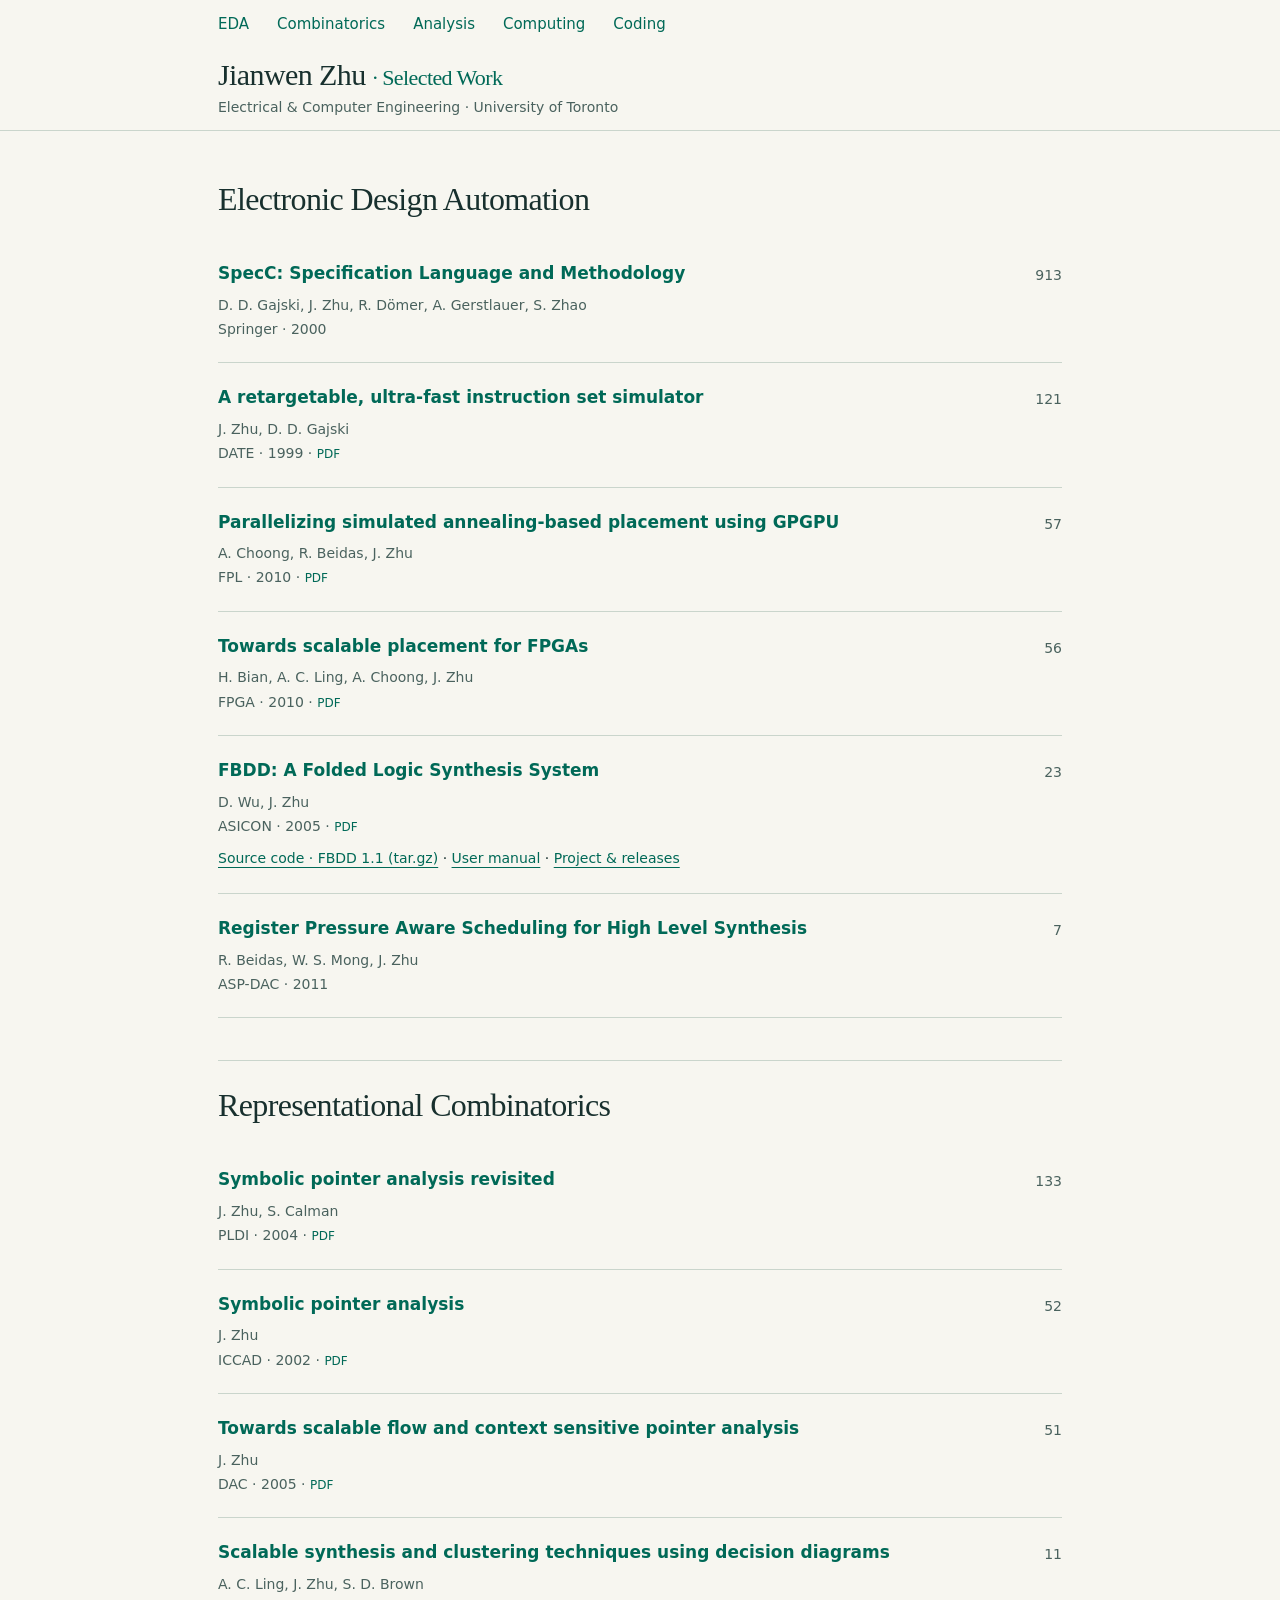
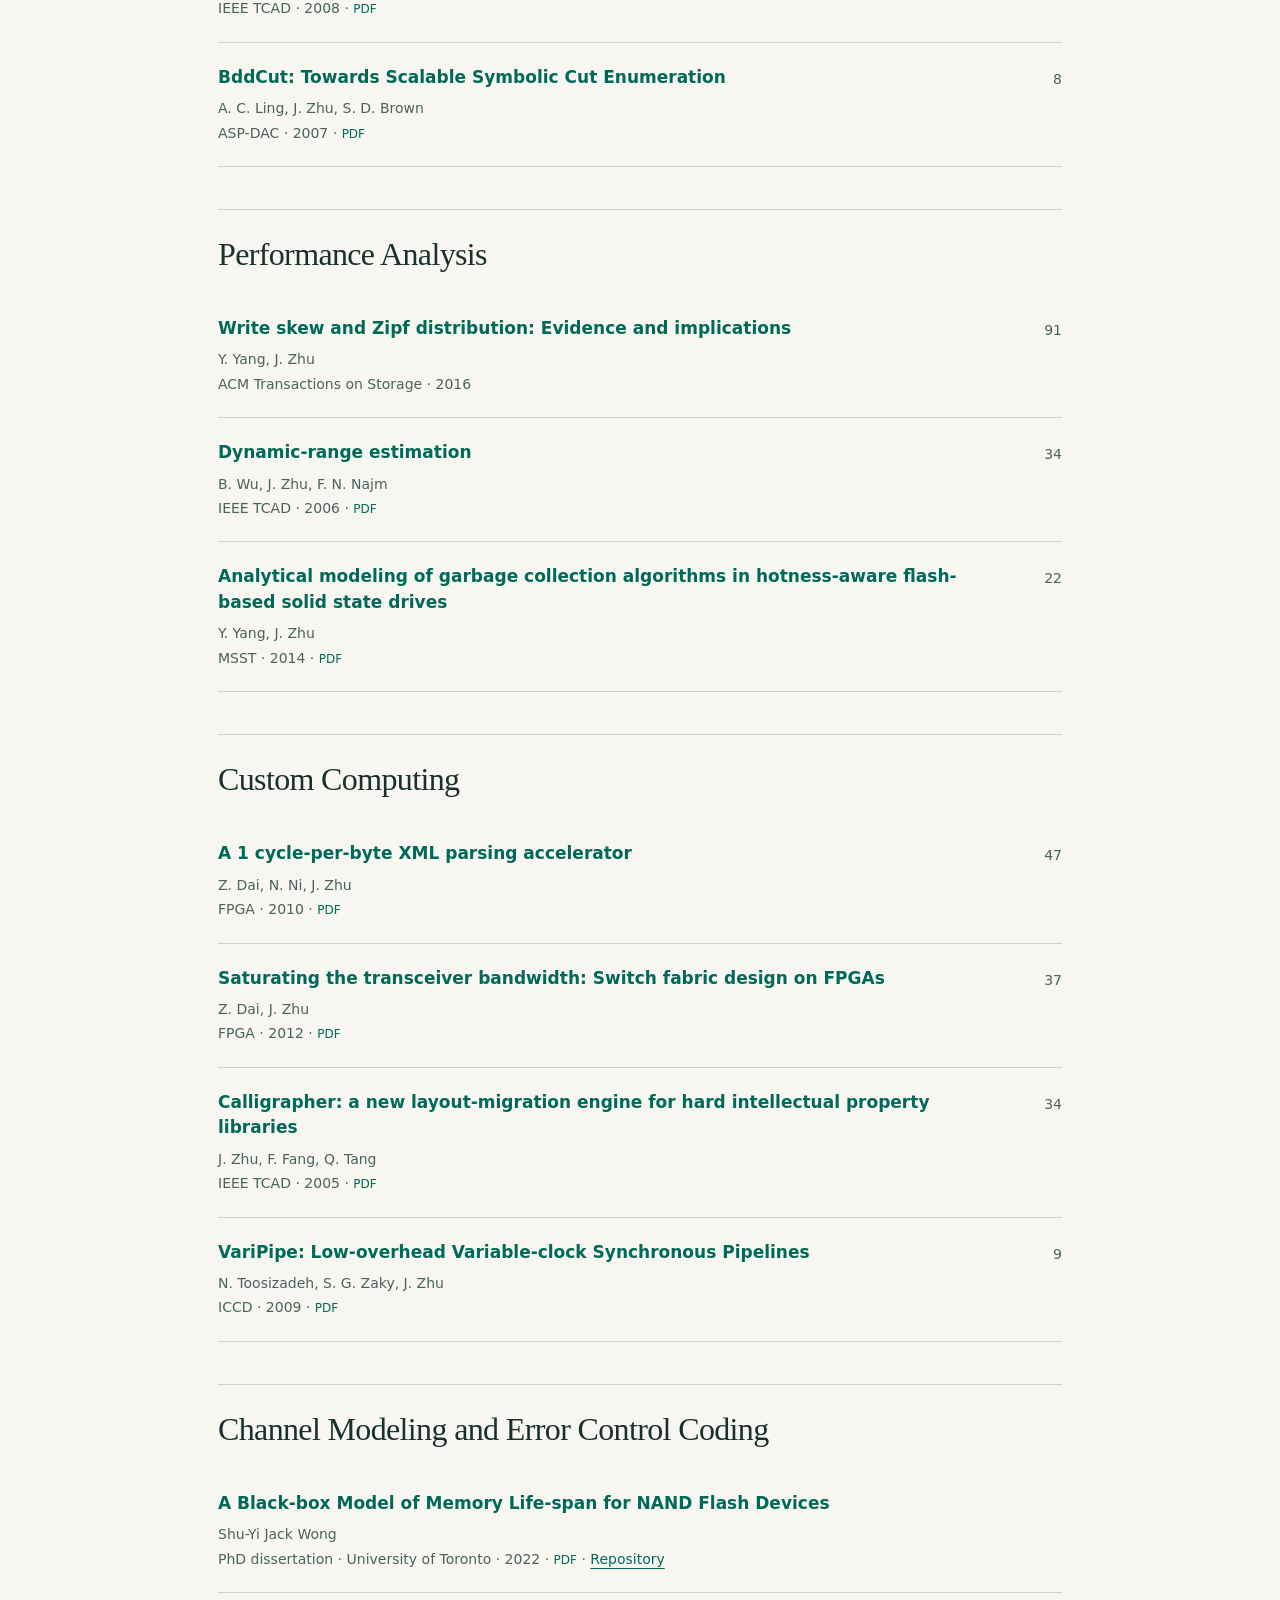
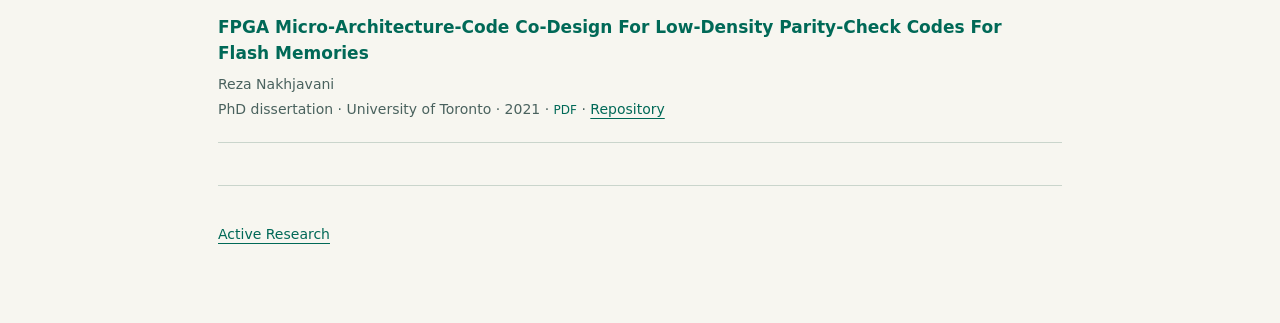
==== commit 42bf7001: "Simplify Selected Work footer" ====
--- a/past-research/index.html
+++ b/past-research/index.html
@@ -10,7 +10,7 @@
 </header>
 </div>
 <main id="main"><section id="eda" aria-labelledby="eda-title"><h2 id="eda-title">Electronic Design Automation</h2><div class="papers"><article class="publication" data-citations="913" data-theme="eda"><div><h3><a href="https://link.springer.com/book/10.1007/978-1-4615-4515-6">SpecC: Specification Language and Methodology</a></h3><p class="authors">D. D. Gajski, J. Zhu, R. Dömer, A. Gerstlauer, S. Zhao</p><p class="venue">Springer · 2000</p></div><a class="citations" href="https://scholar.google.com/scholar?cites=7347113783153034184&amp;hl=en" aria-label="913 Google Scholar citations for SpecC: Specification Language and Methodology">913</a></article><article class="publication" data-citations="121" data-theme="eda"><div><h3><a href="https://www.eecg.toronto.edu/~jzhu/publications/sim.pdf">A retargetable, ultra-fast instruction set simulator</a></h3><p class="authors">J. Zhu, D. D. Gajski</p><p class="venue">DATE · 1999 · <a class="pdf-link" href="https://www.eecg.toronto.edu/~jzhu/publications/sim.pdf" aria-label="PDF of A retargetable, ultra-fast instruction set simulator">PDF</a></p></div><a class="citations" href="https://scholar.google.com/scholar?cites=11834267141924297164&amp;hl=en" aria-label="121 Google Scholar citations for A retargetable, ultra-fast instruction set simulator">121</a></article><article class="publication" data-citations="57" data-theme="eda"><div><h3><a href="https://twiki.di.uniroma1.it/pub/CI/WebHome/ParSA-GPGPU.pdf">Parallelizing simulated annealing-based placement using GPGPU</a></h3><p class="authors">A. Choong, R. Beidas, J. Zhu</p><p class="venue">FPL · 2010 · <a class="pdf-link" href="https://twiki.di.uniroma1.it/pub/CI/WebHome/ParSA-GPGPU.pdf" aria-label="PDF of Parallelizing simulated annealing-based placement using GPGPU">PDF</a></p></div><a class="citations" href="https://scholar.google.com/scholar?cites=9801731140054644252&amp;hl=en" aria-label="57 Google Scholar citations for Parallelizing simulated annealing-based placement using GPGPU">57</a></article><article class="publication" data-citations="56" data-theme="eda"><div><h3><a href="https://janders.eecg.utoronto.ca/1387/readings/hannah.pdf">Towards scalable placement for FPGAs</a></h3><p class="authors">H. Bian, A. C. Ling, A. Choong, J. Zhu</p><p class="venue">FPGA · 2010 · <a class="pdf-link" href="https://janders.eecg.utoronto.ca/1387/readings/hannah.pdf" aria-label="PDF of Towards scalable placement for FPGAs">PDF</a></p></div><a class="citations" href="https://scholar.google.com/scholar?cites=14116613955549681864&amp;hl=en" aria-label="56 Google Scholar citations for Towards scalable placement for FPGAs">56</a></article><article class="publication" data-citations="23" data-theme="eda"><div><h3><a href="https://www.eecg.toronto.edu/~jzhu/publications/fbdd_conf.pdf">FBDD: A Folded Logic Synthesis System</a></h3><p class="authors">D. Wu, J. Zhu</p><p class="venue">ASICON · 2005 · <a class="pdf-link" href="https://www.eecg.toronto.edu/~jzhu/publications/fbdd_conf.pdf" aria-label="PDF of FBDD: A Folded Logic Synthesis System">PDF</a></p><p class="artifacts"><a href="https://www.eecg.toronto.edu/~jzhu/releases/fbdd/fbdd-1.1.tar.gz">Source code · FBDD 1.1 (tar.gz)</a> · <a href="https://www.eecg.toronto.edu/~jzhu/fbdduser11_web/index.html">User manual</a> · <a href="https://www.eecg.toronto.edu/~jzhu/fbdd_web/index.html">Project &amp; releases</a></p></div><a class="citations" href="https://scholar.google.com/scholar?cites=4657747767116300426&amp;hl=en" aria-label="23 Google Scholar citations for FBDD: A Folded Logic Synthesis System">23</a></article><article class="publication" data-citations="7" data-theme="eda"><div><h3><a href="https://doi.org/10.1109/ASPDAC.2011.5722234">Register Pressure Aware Scheduling for High Level Synthesis</a></h3><p class="authors">R. Beidas, W. S. Mong, J. Zhu</p><p class="venue">ASP-DAC · 2011</p></div><a class="citations" href="https://scholar.google.com/scholar?cites=11014955788268353968&amp;hl=en" aria-label="7 Google Scholar citations for Register Pressure Aware Scheduling for High Level Synthesis">7</a></article></div></section><section id="analysis" aria-labelledby="analysis-title"><h2 id="analysis-title">Representational Combinatorics</h2><div class="papers"><article class="publication" data-citations="133" data-theme="analysis"><div><h3><a href="https://www.eecg.toronto.edu/~jzhu/publications/pldi04_conf.pdf">Symbolic pointer analysis revisited</a></h3><p class="authors">J. Zhu, S. Calman</p><p class="venue">PLDI · 2004 · <a class="pdf-link" href="https://www.eecg.toronto.edu/~jzhu/publications/pldi04_conf.pdf" aria-label="PDF of Symbolic pointer analysis revisited">PDF</a></p></div><a class="citations" href="https://scholar.google.com/scholar?cites=3038074044464982255&amp;hl=en" aria-label="133 Google Scholar citations for Symbolic pointer analysis revisited">133</a></article><article class="publication" data-citations="52" data-theme="analysis"><div><h3><a href="https://www.eecg.toronto.edu/~jzhu/publications/symbolic_conf.pdf">Symbolic pointer analysis</a></h3><p class="authors">J. Zhu</p><p class="venue">ICCAD · 2002 · <a class="pdf-link" href="https://www.eecg.toronto.edu/~jzhu/publications/symbolic_conf.pdf" aria-label="PDF of Symbolic pointer analysis">PDF</a></p></div><a class="citations" href="https://scholar.google.com/scholar?cites=11839314557138386412&amp;hl=en" aria-label="52 Google Scholar citations for Symbolic pointer analysis">52</a></article><article class="publication" data-citations="51" data-theme="analysis"><div><h3><a href="https://www.eecg.toronto.edu/~jzhu/publications/qpa_conf.pdf">Towards scalable flow and context sensitive pointer analysis</a></h3><p class="authors">J. Zhu</p><p class="venue">DAC · 2005 · <a class="pdf-link" href="https://www.eecg.toronto.edu/~jzhu/publications/qpa_conf.pdf" aria-label="PDF of Towards scalable flow and context sensitive pointer analysis">PDF</a></p></div><a class="citations" href="https://scholar.google.com/scholar?cites=16510936669755901279&amp;hl=en" aria-label="51 Google Scholar citations for Towards scalable flow and context sensitive pointer analysis">51</a></article><article class="publication" data-citations="11" data-theme="analysis"><div><h3><a href="https://www.eecg.toronto.edu/~jzhu/publications/TCADBddMap.pdf">Scalable synthesis and clustering techniques using decision diagrams</a></h3><p class="authors">A. C. Ling, J. Zhu, S. D. Brown</p><p class="venue">IEEE TCAD · 2008 · <a class="pdf-link" href="https://www.eecg.toronto.edu/~jzhu/publications/TCADBddMap.pdf" aria-label="PDF of Scalable synthesis and clustering techniques using decision diagrams">PDF</a></p></div><a class="citations" href="https://scholar.google.com/scholar?cites=15438957944472748250&amp;hl=en" aria-label="11 Google Scholar citations for Scalable synthesis and clustering techniques using decision diagrams">11</a></article><article class="publication" data-citations="8" data-theme="analysis"><div><h3><a href="https://www.eecg.toronto.edu/~brown/papers/aspdac07-ling.pdf">BddCut: Towards Scalable Symbolic Cut Enumeration</a></h3><p class="authors">A. C. Ling, J. Zhu, S. D. Brown</p><p class="venue">ASP-DAC · 2007 · <a class="pdf-link" href="https://www.eecg.toronto.edu/~brown/papers/aspdac07-ling.pdf" aria-label="PDF of BddCut: Towards Scalable Symbolic Cut Enumeration">PDF</a></p></div><a class="citations" href="https://scholar.google.com/scholar?cites=17809966162877568785&amp;hl=en" aria-label="8 Google Scholar citations for BddCut: Towards Scalable Symbolic Cut Enumeration">8</a></article></div></section><section id="performance" aria-labelledby="performance-title"><h2 id="performance-title">Performance Analysis</h2><div class="papers"><article class="publication" data-citations="91" data-theme="performance"><div><h3><a href="https://dl.acm.org/doi/10.1145/2908557">Write skew and Zipf distribution: Evidence and implications</a></h3><p class="authors">Y. Yang, J. Zhu</p><p class="venue">ACM Transactions on Storage · 2016</p></div><a class="citations" href="https://scholar.google.com/scholar?cites=8181398469109264230&amp;hl=en" aria-label="91 Google Scholar citations for Write skew and Zipf distribution: Evidence and implications">91</a></article><article class="publication" data-citations="34" data-theme="performance"><div><h3><a href="https://www.eecg.utoronto.ca/~najm/papers/tcad06-bin.pdf">Dynamic-range estimation</a></h3><p class="authors">B. Wu, J. Zhu, F. N. Najm</p><p class="venue">IEEE TCAD · 2006 · <a class="pdf-link" href="https://www.eecg.utoronto.ca/~najm/papers/tcad06-bin.pdf" aria-label="PDF of Dynamic-range estimation">PDF</a></p></div><a class="citations" href="https://scholar.google.com/scholar?cites=9530526835281575497&amp;hl=en" aria-label="34 Google Scholar citations for Dynamic-range estimation">34</a></article><article class="publication" data-citations="22" data-theme="performance"><div><h3><a href="https://www.eecg.toronto.edu/~jzhu/publications/yang-msst14.pdf">Analytical modeling of garbage collection algorithms in hotness-aware flash-based solid state drives</a></h3><p class="authors">Y. Yang, J. Zhu</p><p class="venue">MSST · 2014 · <a class="pdf-link" href="https://www.eecg.toronto.edu/~jzhu/publications/yang-msst14.pdf" aria-label="PDF of Analytical modeling of garbage collection algorithms in hotness-aware flash-based solid state drives">PDF</a></p></div><a class="citations" href="https://scholar.google.com/scholar?cites=9765305464634945785&amp;hl=en" aria-label="22 Google Scholar citations for Analytical modeling of garbage collection algorithms in hotness-aware flash-based solid state drives">22</a></article></div></section><section id="computing" aria-labelledby="computing-title"><h2 id="computing-title">Custom Computing</h2><div class="papers"><article class="publication" data-citations="47" data-theme="computing"><div><h3><a href="https://www.eecg.toronto.edu/~jzhu/publications/dai-fpga_2010.pdf">A 1 cycle-per-byte XML parsing accelerator</a></h3><p class="authors">Z. Dai, N. Ni, J. Zhu</p><p class="venue">FPGA · 2010 · <a class="pdf-link" href="https://www.eecg.toronto.edu/~jzhu/publications/dai-fpga_2010.pdf" aria-label="PDF of A 1 cycle-per-byte XML parsing accelerator">PDF</a></p></div><a class="citations" href="https://scholar.google.com/scholar?cites=12838141603805746940&amp;hl=en" aria-label="47 Google Scholar citations for A 1 cycle-per-byte XML parsing accelerator">47</a></article><article class="publication" data-citations="37" data-theme="computing"><div><h3><a href="https://www.eecg.toronto.edu/~jzhu/publications/dai-fpga_2012.pdf">Saturating the transceiver bandwidth: Switch fabric design on FPGAs</a></h3><p class="authors">Z. Dai, J. Zhu</p><p class="venue">FPGA · 2012 · <a class="pdf-link" href="https://www.eecg.toronto.edu/~jzhu/publications/dai-fpga_2012.pdf" aria-label="PDF of Saturating the transceiver bandwidth: Switch fabric design on FPGAs">PDF</a></p></div><a class="citations" href="https://scholar.google.com/scholar?cites=13930008558713752503&amp;hl=en" aria-label="37 Google Scholar citations for Saturating the transceiver bandwidth: Switch fabric design on FPGAs">37</a></article><article class="publication" data-citations="34" data-theme="computing"><div><h3><a href="https://www.eecg.toronto.edu/~jzhu/publications/calligrapher_jour.pdf">Calligrapher: a new layout-migration engine for hard intellectual property libraries</a></h3><p class="authors">J. Zhu, F. Fang, Q. Tang</p><p class="venue">IEEE TCAD · 2005 · <a class="pdf-link" href="https://www.eecg.toronto.edu/~jzhu/publications/calligrapher_jour.pdf" aria-label="PDF of Calligrapher: a new layout-migration engine for hard intellectual property libraries">PDF</a></p></div><a class="citations" href="https://scholar.google.com/scholar?cites=6390204753888710124&amp;hl=en" aria-label="34 Google Scholar citations for Calligrapher: a new layout-migration engine for hard intellectual property libraries">34</a></article><article class="publication" data-citations="9" data-theme="computing"><div><h3><a href="https://www.eecg.toronto.edu/~jzhu/publications/navid-veripipe-iccd09.pdf">VariPipe: Low-overhead Variable-clock Synchronous Pipelines</a></h3><p class="authors">N. Toosizadeh, S. G. Zaky, J. Zhu</p><p class="venue">ICCD · 2009 · <a class="pdf-link" href="https://www.eecg.toronto.edu/~jzhu/publications/navid-veripipe-iccd09.pdf" aria-label="PDF of VariPipe: Low-overhead Variable-clock Synchronous Pipelines">PDF</a></p></div><a class="citations" href="https://scholar.google.com/scholar?cites=8143881292227795055&amp;hl=en" aria-label="9 Google Scholar citations for VariPipe: Low-overhead Variable-clock Synchronous Pipelines">9</a></article></div></section><section id="coding" aria-labelledby="coding-title"><h2 id="coding-title">Channel Modeling and Error Control Coding</h2><div class="papers"><article class="publication" data-citations="" data-theme="coding"><div><h3><a href="https://utoronto.scholaris.ca/server/api/core/bitstreams/2a2ffb1c-73e8-45cd-b646-e4d2e980cc85/content">A Black-box Model of Memory Life-span for NAND Flash Devices</a></h3><p class="authors">Shu-Yi Jack Wong</p><p class="venue">PhD dissertation · University of Toronto · 2022 · <a class="pdf-link" href="https://utoronto.scholaris.ca/server/api/core/bitstreams/2a2ffb1c-73e8-45cd-b646-e4d2e980cc85/content" aria-label="PDF of A Black-box Model of Memory Life-span for NAND Flash Devices">PDF</a> · <a href="https://hdl.handle.net/1807/123509">Repository</a></p></div></article><article class="publication" data-citations="" data-theme="coding"><div><h3><a href="https://utoronto.scholaris.ca/server/api/core/bitstreams/2e78113f-d374-40d7-8030-14c6d2347327/content">FPGA Micro-Architecture-Code Co-Design For Low-Density Parity-Check Codes For Flash Memories</a></h3><p class="authors">Reza Nakhjavani</p><p class="venue">PhD dissertation · University of Toronto · 2021 · <a class="pdf-link" href="https://utoronto.scholaris.ca/server/api/core/bitstreams/2e78113f-d374-40d7-8030-14c6d2347327/content" aria-label="PDF of FPGA Micro-Architecture-Code Co-Design For Low-Density Parity-Check Codes For Flash Memories">PDF</a> · <a href="https://hdl.handle.net/1807/106339">Repository</a></p></div></article></div></section>
-<footer><p><a href="../research-page/index.html">Active Research</a></p><p>Numbers link to Google Scholar citations, checked November 18, 2026.</p><p><a href="https://scholar.google.com/scholar?hl=en&amp;q=author%3A%22Jianwen+Zhu%22+Toronto">Explore on Google Scholar</a> · <a href="publications.json">Publication data</a></p></footer></main>
+<footer><p><a href="../research-page/index.html">Active Research</a></p></footer></main>
 <script>
 const header = document.querySelector('.stationary-header');
 new ResizeObserver(() => {
